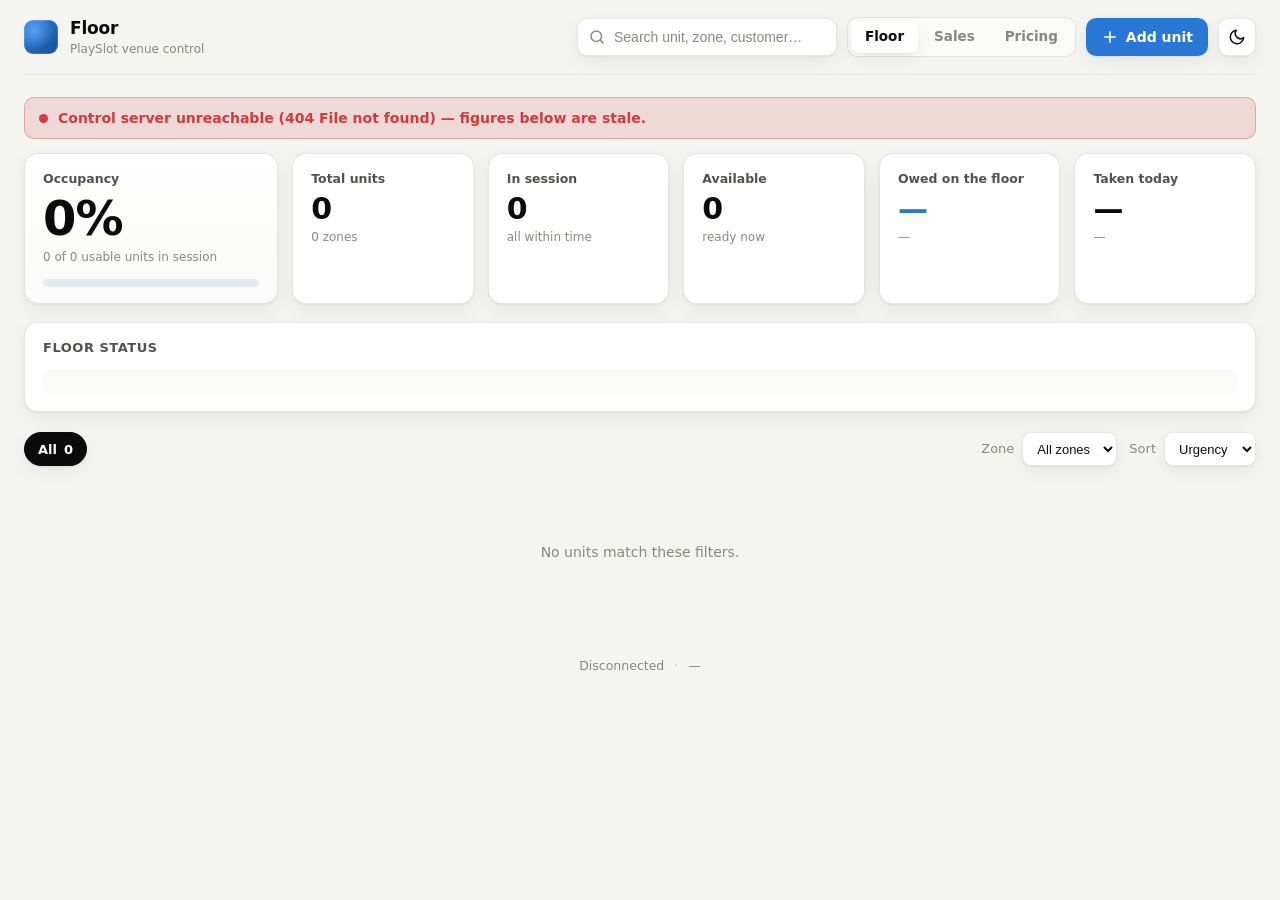
==== cafe-control/dashboard/index.html @ 524026a1 "Add Sales and Pricing views to the dashboard Two sections behind tabs, alongside Floor. The endpoint" ====
<!DOCTYPE html>
<html lang="en">
<head>
  <meta charset="UTF-8" />
  <meta name="viewport" content="width=device-width, initial-scale=1.0" />
  <title>PlaySlot — Floor</title>
  <meta name="description" content="Manager dashboard for the PlaySlot venue control server." />
  <!-- Inline so the browser never requests /favicon.ico, which the static mount would
       answer with a 404 on every page load. -->
  <link rel="icon" href="data:image/svg+xml,%3Csvg xmlns='http://www.w3.org/2000/svg' viewBox='0 0 32 32'%3E%3Crect width='32' height='32' rx='7' fill='%232a78d6'/%3E%3Cpath d='M8 16h4l3 8 4-16 3 8h4' fill='none' stroke='white' stroke-width='2.6' stroke-linecap='round' stroke-linejoin='round'/%3E%3C/svg%3E" />
  <link rel="stylesheet" href="styles.css" />
</head>
<body>
  <!-- Icon sprite. Every status pairs its colour with one of these plus a written
       label, so state never depends on colour alone. -->
  <svg width="0" height="0" style="position:absolute" aria-hidden="true" focusable="false">
    <defs>
      <symbol id="i-available" viewBox="0 0 24 24"><path d="M20 6 9 17l-5-5" fill="none" stroke="currentColor" stroke-width="2.2" stroke-linecap="round" stroke-linejoin="round"/></symbol>
      <symbol id="i-scheduled" viewBox="0 0 24 24"><rect x="3" y="5" width="18" height="16" rx="2" fill="none" stroke="currentColor" stroke-width="1.8"/><path d="M8 3v4M16 3v4M3 11h18" fill="none" stroke="currentColor" stroke-width="1.8" stroke-linecap="round"/></symbol>
      <symbol id="i-active" viewBox="0 0 24 24"><path d="M3 12h4l2 6 4-14 2 8h6" fill="none" stroke="currentColor" stroke-width="2.2" stroke-linecap="round" stroke-linejoin="round"/></symbol>
      <symbol id="i-warning" viewBox="0 0 24 24"><circle cx="12" cy="12" r="9" fill="none" stroke="currentColor" stroke-width="2"/><path d="M12 7v5l3.5 2" fill="none" stroke="currentColor" stroke-width="2" stroke-linecap="round" stroke-linejoin="round"/></symbol>
      <symbol id="i-overtime" viewBox="0 0 24 24"><path d="M12 3 2 20h20L12 3Z" fill="none" stroke="currentColor" stroke-width="1.9" stroke-linejoin="round"/><path d="M12 10v4M12 17h.01" fill="none" stroke="currentColor" stroke-width="2" stroke-linecap="round"/></symbol>
      <symbol id="i-locked" viewBox="0 0 24 24"><rect x="4" y="10" width="16" height="11" rx="2" fill="none" stroke="currentColor" stroke-width="1.9"/><path d="M8 10V7a4 4 0 1 1 8 0v3" fill="none" stroke="currentColor" stroke-width="1.9" stroke-linecap="round"/></symbol>
      <symbol id="i-maintenance" viewBox="0 0 24 24"><path d="M14.7 6.3a4 4 0 0 0-5.4 5.2L4 16.8 7.2 20l5.3-5.3a4 4 0 0 0 5.2-5.4l-2.6 2.6-2.3-.6-.6-2.3 2.5-2.7Z" fill="none" stroke="currentColor" stroke-width="1.8" stroke-linejoin="round"/></symbol>
      <symbol id="i-search" viewBox="0 0 24 24"><circle cx="11" cy="11" r="7" fill="none" stroke="currentColor" stroke-width="2"/><path d="m20 20-3.5-3.5" fill="none" stroke="currentColor" stroke-width="2" stroke-linecap="round"/></symbol>
      <symbol id="i-plus" viewBox="0 0 24 24"><path d="M12 5v14M5 12h14" fill="none" stroke="currentColor" stroke-width="2" stroke-linecap="round"/></symbol>
      <symbol id="i-sun" viewBox="0 0 24 24"><circle cx="12" cy="12" r="4" fill="none" stroke="currentColor" stroke-width="2"/><path d="M12 2v2M12 20v2M4.9 4.9l1.4 1.4M17.7 17.7l1.4 1.4M2 12h2M20 12h2M4.9 19.1l1.4-1.4M17.7 6.3l1.4-1.4" fill="none" stroke="currentColor" stroke-width="2" stroke-linecap="round"/></symbol>
      <symbol id="i-moon" viewBox="0 0 24 24"><path d="M21 12.8A9 9 0 1 1 11.2 3a7 7 0 0 0 9.8 9.8Z" fill="none" stroke="currentColor" stroke-width="2" stroke-linejoin="round"/></symbol>
      <symbol id="i-close" viewBox="0 0 24 24"><path d="M6 6l12 12M18 6 6 18" fill="none" stroke="currentColor" stroke-width="2" stroke-linecap="round"/></symbol>
    </defs>
  </svg>

  <div class="app">
    <header class="topbar">
      <div class="brand">
        <span class="brand__mark" aria-hidden="true"></span>
        <div class="brand__text">
          <h1>Floor</h1>
          <p>PlaySlot venue control</p>
        </div>
      </div>
      <div class="topbar__tools">
        <label class="search" title="Search units">
          <svg class="search__icon" width="18" height="18" aria-hidden="true"><use href="#i-search"/></svg>
          <input id="search" type="search" placeholder="Search unit, zone, customer…" autocomplete="off" aria-label="Search units" />
        </label>
        <nav class="tabs" role="tablist" aria-label="Sections">
          <button class="tab tab--on" data-view="floor" role="tab" aria-selected="true">Floor</button>
          <button class="tab" data-view="sales" role="tab" aria-selected="false">Sales</button>
          <button class="tab" data-view="pricing" role="tab" aria-selected="false">Pricing</button>
        </nav>
        <button id="addBtn" class="btn btn--primary" type="button">
          <svg width="18" height="18" aria-hidden="true"><use href="#i-plus"/></svg>
          <span>Add unit</span>
        </button>
        <button id="themeBtn" class="btn btn--icon" type="button" title="Toggle theme" aria-label="Toggle colour theme">
          <svg class="only-light" width="18" height="18" aria-hidden="true"><use href="#i-moon"/></svg>
          <svg class="only-dark" width="18" height="18" aria-hidden="true"><use href="#i-sun"/></svg>
        </button>
      </div>
    </header>

    <main>
      <!-- Shown only when the control server is unreachable. Everything on screen is
           served state, so a dead link means the numbers are frozen history. -->
      <div id="linkbar" class="linkbar" role="alert">
        <span class="linkbar__dot"></span>
        <span id="linkbarText">Control server unreachable — figures below are stale.</span>
      </div>

      <div id="view-floor" class="view">
      <section class="stats" aria-label="Floor summary">
        <article class="tile tile--hero">
          <span class="tile__label">Occupancy</span>
          <span class="tile__value" id="kpiOccupancy">—</span>
          <span class="tile__sub" id="kpiOccupancySub">— of — usable units in session</span>
          <div class="meter" role="img" aria-label="Occupancy meter">
            <div class="meter__fill" id="kpiOccupancyMeter" style="width:0%"></div>
          </div>
        </article>
        <article class="tile"><span class="tile__label">Total units</span><span class="tile__value" id="kpiTotal">—</span><span class="tile__sub" id="kpiZones">— zones</span></article>
        <article class="tile"><span class="tile__label">In session</span><span class="tile__value" id="kpiInUse">—</span><span class="tile__sub" id="kpiUrgent">—</span></article>
        <article class="tile"><span class="tile__label">Available</span><span class="tile__value" id="kpiAvailable">—</span><span class="tile__sub">ready now</span></article>
        <article class="tile">
          <span class="tile__label">Owed on the floor</span>
          <span class="tile__value tile__value--live" id="kpiLive">—</span>
          <span class="tile__sub" id="kpiLiveSub">— sessions running</span>
        </article>
        <article class="tile"><span class="tile__label">Taken today</span><span class="tile__value" id="kpiClosed">—</span><span class="tile__sub" id="kpiClosedSub">— sessions closed</span></article>
      </section>

      <section class="dist" aria-label="Status distribution">
        <div class="dist__head">
          <h2>Floor status</h2>
          <div class="legend" id="legend"></div>
        </div>
        <div class="dist__bar" id="distBar" role="img" aria-label="Distribution of unit states"></div>
      </section>

      <section class="controls">
        <div class="chips" id="statusChips" role="tablist" aria-label="Filter by state"></div>
        <div class="controls__right">
          <label class="select">
            <span>Zone</span>
            <select id="zoneFilter" aria-label="Filter by zone"><option value="all">All zones</option></select>
          </label>
          <label class="select">
            <span>Sort</span>
            <select id="sortBy" aria-label="Sort units">
              <option value="urgency">Urgency</option>
              <option value="name">Name</option>
              <option value="zone">Zone</option>
              <option value="remaining">Time left</option>
            </select>
          </label>
        </div>
      </section>

      <section id="grid" class="grid" aria-label="Units"></section>
      <p id="emptyState" class="empty" hidden>No units match these filters.</p>
      </div>

      <!-- Sales: the shift report. Closed takings, what is still owed on the floor, and
           every individual sale with the breakdown it was billed from. -->
      <div id="view-sales" class="view" hidden>
        <section class="stats stats--three" aria-label="Takings">
          <article class="tile"><span class="tile__label">Taken today</span><span class="tile__value" id="sClosed">&mdash;</span><span class="tile__sub" id="sClosedSub">&mdash;</span></article>
          <article class="tile"><span class="tile__label">Owed on the floor</span><span class="tile__value tile__value--live" id="sLive">&mdash;</span><span class="tile__sub" id="sLiveSub">&mdash;</span></article>
          <article class="tile tile--hero"><span class="tile__label">Expected total</span><span class="tile__value" id="sTotal">&mdash;</span><span class="tile__sub">taken plus outstanding</span></article>
        </section>

        <section class="panel">
          <div class="panel__head"><h2>By unit type</h2></div>
          <div class="tablewrap"><table class="tbl" id="sByType"></table></div>
        </section>

        <section class="panel">
          <div class="panel__head">
            <h2>By payment method</h2>
            <span class="panel__note">Closed sales only &mdash; the till, not the floor.</span>
          </div>
          <div class="tablewrap"><table class="tbl" id="sByMethod"></table></div>
        </section>

        <section class="panel">
          <div class="panel__head">
            <h2>Today&rsquo;s sales</h2>
            <span class="panel__note">Newest first. Click a row for the breakdown it was billed from.</span>
          </div>
          <div class="tablewrap"><table class="tbl tbl--rows" id="sList"></table></div>
          <p id="sEmpty" class="empty" hidden>Nothing settled yet this shift.</p>
        </section>
      </div>

      <!-- Pricing: one card per unit type. A change inserts a new row and applies to new
           sessions only; running sessions keep the rate they snapshotted. -->
      <div id="view-pricing" class="view" hidden>
        <div class="notice">
          <strong>New sessions only</strong>
          <span>Changing a rate never alters a session already running &mdash; each one bills
          at the rate it captured when it started. Past rates are kept rather than
          overwritten, so every old bill stays explainable.</span>
        </div>
        <section class="grid grid--pricing" id="pricingGrid"></section>
      </div>
    </main>

    <footer class="foot">
      <span id="footStamp">Connecting…</span>
      <span class="foot__sep">·</span>
      <span id="footVenue">—</span>
    </footer>
  </div>

  <div id="modalHost" class="modal" hidden>
    <div class="modal__scrim" data-close></div>
    <div class="modal__panel" role="dialog" aria-modal="true" aria-labelledby="modalTitle">
      <div class="modal__head">
        <h2 id="modalTitle">Title</h2>
        <button class="btn btn--icon" type="button" data-close aria-label="Close">
          <svg width="18" height="18" aria-hidden="true"><use href="#i-close"/></svg>
        </button>
      </div>
      <div class="modal__body" id="modalBody"></div>
    </div>
  </div>

  <div id="toast" class="toast" role="status" aria-live="polite" hidden></div>

  <script src="app.js"></script>
</body>
</html>
---- cafe-control/dashboard/styles.css ----
/* ============================================================
   Unit Management Dashboard — prototype styles
   Palette derived from the validated dataviz reference tokens.
   ============================================================ */

:root {
  color-scheme: light;

  /* surfaces & ink */
  --plane:        #f4f4f1;
  --surface:      #ffffff;
  --surface-2:    #fafaf8;
  --ink:          #0b0b0b;
  --ink-2:        #52514e;
  --muted:        #898781;
  --hairline:     rgba(11, 11, 11, 0.10);
  --hairline-2:   rgba(11, 11, 11, 0.06);
  --ring:         rgba(42, 120, 214, 0.35);

  /* status (fixed, never themed) */
  --available:    #0ca30c;
  --in-use:       #2a78d6;
  --maintenance:  #fab219;
  --offline:      #d03b3b;

  /* tints for soft fills */
  --available-t:   rgba(12, 163, 12, 0.12);
  --in-use-t:      rgba(42, 120, 214, 0.12);
  --maintenance-t: rgba(250, 178, 25, 0.16);
  --offline-t:     rgba(208, 59, 59, 0.12);

  --accent:       #2a78d6;
  --good-text:    #006300;

  --shadow:       0 1px 2px rgba(11,11,11,.05), 0 6px 20px rgba(11,11,11,.06);
  --shadow-lg:    0 10px 40px rgba(11,11,11,.18);
  --radius:       14px;
  --radius-sm:    10px;

  --font: system-ui, -apple-system, "Segoe UI", Roboto, sans-serif;
}

:root[data-theme="dark"] {
  color-scheme: dark;
  --plane:        #0d0d0d;
  --surface:      #191918;
  --surface-2:    #1f1f1d;
  --ink:          #ffffff;
  --ink-2:        #c3c2b7;
  --muted:        #8f8d86;
  --hairline:     rgba(255, 255, 255, 0.12);
  --hairline-2:   rgba(255, 255, 255, 0.06);
  --ring:         rgba(57, 135, 229, 0.5);

  --available:    #12b512;
  --in-use:       #3987e5;
  --maintenance:  #fab219;
  --offline:      #e05252;

  --available-t:   rgba(18, 181, 18, 0.16);
  --in-use-t:      rgba(57, 135, 229, 0.18);
  --maintenance-t: rgba(250, 178, 25, 0.16);
  --offline-t:     rgba(224, 82, 82, 0.16);

  --accent:       #3987e5;
  --good-text:    #0ca30c;
  --shadow:       0 1px 2px rgba(0,0,0,.4), 0 8px 24px rgba(0,0,0,.4);
  --shadow-lg:    0 12px 48px rgba(0,0,0,.6);
}

@media (prefers-color-scheme: dark) {
  :root:not([data-theme="light"]) {
    color-scheme: dark;
    --plane:#0d0d0d; --surface:#191918; --surface-2:#1f1f1d;
    --ink:#fff; --ink-2:#c3c2b7; --muted:#8f8d86;
    --hairline:rgba(255,255,255,0.12); --hairline-2:rgba(255,255,255,0.06); --ring:rgba(57,135,229,0.5);
    --available:#12b512; --in-use:#3987e5; --maintenance:#fab219; --offline:#e05252;
    --available-t:rgba(18,181,18,0.16); --in-use-t:rgba(57,135,229,0.18);
    --maintenance-t:rgba(250,178,25,0.16); --offline-t:rgba(224,82,82,0.16);
    --accent:#3987e5; --good-text:#0ca30c;
    --shadow:0 1px 2px rgba(0,0,0,.4),0 8px 24px rgba(0,0,0,.4); --shadow-lg:0 12px 48px rgba(0,0,0,.6);
  }
}

* { box-sizing: border-box; }
html, body { margin: 0; padding: 0; }
body {
  font-family: var(--font);
  background: var(--plane);
  color: var(--ink);
  -webkit-font-smoothing: antialiased;
  line-height: 1.45;
}
h1, h2, h3, p { margin: 0; }
button { font-family: inherit; }

.app { max-width: 1360px; margin: 0 auto; padding: 0 24px 48px; }

/* ---------- Topbar ---------- */
.topbar {
  position: sticky; top: 0; z-index: 20;
  display: flex; align-items: center; gap: 20px;
  padding: 16px 0;
  background: color-mix(in srgb, var(--plane) 88%, transparent);
  backdrop-filter: saturate(1.4) blur(8px);
  border-bottom: 1px solid var(--hairline-2);
  margin-bottom: 22px;
}
.brand { display: flex; align-items: center; gap: 12px; }
.brand__mark {
  width: 34px; height: 34px; border-radius: 9px; flex: none;
  background:
    radial-gradient(circle at 30% 30%, #57a0f2, transparent 60%),
    linear-gradient(135deg, var(--in-use), #1b4f95);
  box-shadow: inset 0 0 0 1px rgba(255,255,255,.15);
}
.brand__text h1 { font-size: 17px; font-weight: 650; letter-spacing: -.01em; }
.brand__text p { font-size: 12px; color: var(--muted); }

.topbar__tools { margin-left: auto; display: flex; align-items: center; gap: 10px; }
.search {
  display: flex; align-items: center; gap: 8px;
  background: var(--surface); border: 1px solid var(--hairline);
  border-radius: 10px; padding: 0 10px; height: 38px; min-width: 260px;
  box-shadow: var(--shadow);
}
.search:focus-within { border-color: var(--accent); box-shadow: 0 0 0 3px var(--ring); }
.search__icon { color: var(--muted); flex: none; }
.search input {
  border: 0; outline: 0; background: transparent; color: var(--ink);
  font-size: 14px; width: 100%; padding: 0;
}
.search input::placeholder { color: var(--muted); }

.btn {
  display: inline-flex; align-items: center; gap: 7px;
  height: 38px; padding: 0 14px; border-radius: 10px;
  border: 1px solid var(--hairline); background: var(--surface); color: var(--ink);
  font-size: 14px; font-weight: 550; cursor: pointer; white-space: nowrap;
  box-shadow: var(--shadow); transition: transform .06s ease, border-color .15s ease, background .15s ease;
}
.btn:hover { border-color: var(--accent); }
.btn:active { transform: translateY(1px); }
.btn:focus-visible { outline: none; box-shadow: 0 0 0 3px var(--ring); }
.btn--primary { background: var(--accent); color: #fff; border-color: transparent; }
.btn--primary:hover { filter: brightness(1.05); }
.btn--icon { padding: 0; width: 38px; justify-content: center; }
.btn--ghost { background: transparent; box-shadow: none; }
.btn--danger { color: var(--offline); border-color: color-mix(in srgb, var(--offline) 40%, var(--hairline)); }
.btn--danger:hover { background: var(--offline-t); border-color: var(--offline); }
.btn--sm { height: 32px; padding: 0 11px; font-size: 13px; }
.btn[disabled] { opacity: .5; cursor: not-allowed; }
.btn svg { flex: none; }

.only-dark { display: none; }
:root[data-theme="dark"] .only-dark { display: inline; }
:root[data-theme="dark"] .only-light { display: none; }
@media (prefers-color-scheme: dark) {
  :root:not([data-theme="light"]) .only-dark { display: inline; }
  :root:not([data-theme="light"]) .only-light { display: none; }
}

/* ---------- Stat tiles ---------- */
.stats {
  display: grid; gap: 14px; margin-bottom: 18px;
  grid-template-columns: 1.4fr repeat(5, 1fr);
}
.tile {
  background: var(--surface); border: 1px solid var(--hairline);
  border-radius: var(--radius); padding: 16px 18px; box-shadow: var(--shadow);
  display: flex; flex-direction: column; gap: 4px; min-width: 0;
}
.tile__label { font-size: 12.5px; color: var(--ink-2); font-weight: 550; display: flex; align-items: center; gap: 7px; }
.tile__value { font-size: 30px; font-weight: 680; letter-spacing: -.02em; line-height: 1.1; }
.tile__sub { font-size: 12px; color: var(--muted); }
.tile--hero { background: linear-gradient(180deg, var(--surface), var(--surface-2)); }
.tile--hero .tile__value { font-size: 48px; }
.meter { height: 8px; border-radius: 999px; background: var(--in-use-t); overflow: hidden; margin-top: 8px; }
.meter__fill { height: 100%; background: var(--in-use); border-radius: 999px; transition: width .5s cubic-bezier(.2,.7,.2,1); }

.dot { width: 9px; height: 9px; border-radius: 50%; display: inline-block; flex: none; }
.dot--available { background: var(--available); }
.dot--in-use { background: var(--in-use); }
.dot--maintenance { background: var(--maintenance); }
.dot--offline { background: var(--offline); }

/* ---------- Distribution ---------- */
.dist {
  background: var(--surface); border: 1px solid var(--hairline);
  border-radius: var(--radius); padding: 16px 18px; box-shadow: var(--shadow); margin-bottom: 20px;
}
.dist__head { display: flex; align-items: center; justify-content: space-between; gap: 16px; margin-bottom: 12px; flex-wrap: wrap; }
.dist__head h2 { font-size: 13px; font-weight: 600; color: var(--ink-2); text-transform: uppercase; letter-spacing: .04em; }
.legend { display: flex; gap: 16px; flex-wrap: wrap; }
.legend__item { display: flex; align-items: center; gap: 7px; font-size: 12.5px; color: var(--ink-2); }
.legend__item b { font-weight: 650; color: var(--ink); font-variant-numeric: tabular-nums; }
.dist__bar { display: flex; height: 26px; border-radius: 8px; overflow: hidden; background: var(--surface-2); gap: 2px; }
.dist__seg { height: 100%; min-width: 2px; transition: flex-basis .5s ease; }
.dist__seg--available { background: var(--available); }
.dist__seg--in-use { background: var(--in-use); }
.dist__seg--maintenance { background: var(--maintenance); }
.dist__seg--offline { background: var(--offline); }

/* ---------- Controls ---------- */
.controls { display: flex; align-items: center; justify-content: space-between; gap: 16px; margin-bottom: 16px; flex-wrap: wrap; }
.chips { display: flex; gap: 8px; flex-wrap: wrap; }
.chip {
  display: inline-flex; align-items: center; gap: 7px;
  height: 34px; padding: 0 13px; border-radius: 999px;
  border: 1px solid var(--hairline); background: var(--surface); color: var(--ink-2);
  font-size: 13px; font-weight: 550; cursor: pointer; box-shadow: var(--shadow);
}
.chip:hover { border-color: var(--accent); color: var(--ink); }
.chip[aria-selected="true"] { background: var(--ink); color: var(--surface); border-color: var(--ink); }
.chip__count { font-variant-numeric: tabular-nums; opacity: .8; }
.controls__right { display: flex; gap: 12px; }
.select { display: flex; align-items: center; gap: 8px; font-size: 13px; color: var(--muted); }
.select select {
  height: 34px; border-radius: 9px; border: 1px solid var(--hairline);
  background: var(--surface); color: var(--ink); padding: 0 10px; font-size: 13px; cursor: pointer;
  box-shadow: var(--shadow);
}
.select select:focus-visible { outline: none; box-shadow: 0 0 0 3px var(--ring); }

/* ---------- Grid & cards ---------- */
.grid { display: grid; gap: 16px; grid-template-columns: repeat(auto-fill, minmax(300px, 1fr)); }
.card {
  position: relative; background: var(--surface); border: 1px solid var(--hairline);
  border-radius: var(--radius); box-shadow: var(--shadow); padding: 16px;
  display: flex; flex-direction: column; gap: 12px; cursor: pointer;
  transition: transform .08s ease, box-shadow .18s ease, border-color .18s ease;
}
.card:hover { transform: translateY(-2px); box-shadow: var(--shadow-lg); border-color: var(--hairline); }
.card:focus-visible { outline: none; box-shadow: 0 0 0 3px var(--ring); }
.card::before {
  content: ""; position: absolute; left: 0; top: 14px; bottom: 14px; width: 3px; border-radius: 3px;
}
.card--available::before { background: var(--available); }
.card--in-use::before { background: var(--in-use); }
.card--maintenance::before { background: var(--maintenance); }
.card--offline::before { background: var(--offline); }

.card__top { display: flex; align-items: flex-start; justify-content: space-between; gap: 10px; }
.card__id { font-size: 12px; color: var(--muted); font-weight: 600; letter-spacing: .02em; }
.card__name { font-size: 16px; font-weight: 640; letter-spacing: -.01em; }
.card__zone { display: inline-flex; align-items: center; gap: 5px; font-size: 12px; color: var(--muted); margin-top: 2px; }
.card__zone svg { width: 13px; height: 13px; }

.badge {
  display: inline-flex; align-items: center; gap: 6px; flex: none;
  padding: 4px 9px; border-radius: 999px; font-size: 12px; font-weight: 600; white-space: nowrap;
}
.badge svg { width: 13px; height: 13px; }
.badge--available { background: var(--available-t); color: var(--good-text); }
.badge--in-use { background: var(--in-use-t); color: var(--in-use); }
.badge--maintenance { background: var(--maintenance-t); color: #8a6100; }
.badge--offline { background: var(--offline-t); color: var(--offline); }
:root[data-theme="dark"] .badge--maintenance { color: var(--maintenance); }
:root[data-theme="dark"] .badge--available { color: var(--available); }
@media (prefers-color-scheme: dark) {
  :root:not([data-theme="light"]) .badge--maintenance { color: var(--maintenance); }
  :root:not([data-theme="light"]) .badge--available { color: var(--available); }
}

.session {
  background: var(--surface-2); border: 1px solid var(--hairline-2);
  border-radius: var(--radius-sm); padding: 10px 12px; display: flex; flex-direction: column; gap: 6px;
}
.session__row { display: flex; align-items: center; gap: 8px; font-size: 13px; }
.session__row svg { width: 15px; height: 15px; color: var(--muted); flex: none; }
.session__cust { font-weight: 600; }
.session__timer { font-variant-numeric: tabular-nums; font-weight: 650; letter-spacing: .01em; }
.session__cost { margin-left: auto; font-weight: 650; color: var(--ink); font-variant-numeric: tabular-nums; }
.session--empty { color: var(--muted); font-size: 13px; text-align: center; padding: 12px; border-style: dashed; }

.specs { display: flex; flex-wrap: wrap; gap: 6px; }
.spec {
  display: inline-flex; align-items: center; gap: 4px;
  font-size: 11.5px; color: var(--ink-2); background: var(--surface-2);
  border: 1px solid var(--hairline-2); border-radius: 7px; padding: 3px 8px; white-space: nowrap;
}
.spec svg { width: 13px; height: 13px; flex: none; color: var(--muted); }
.card__actions { display: flex; gap: 8px; margin-top: auto; }
.card__actions .btn { flex: 1; justify-content: center; }

/* ---------- Empty / footer ---------- */
.empty { text-align: center; color: var(--muted); padding: 60px 0; font-size: 14px; }
.foot { display: flex; align-items: center; gap: 10px; justify-content: center; color: var(--muted); font-size: 12.5px; margin-top: 34px; }
.foot__sep { opacity: .5; }
.linklike { background: none; border: 0; color: var(--accent); cursor: pointer; font-size: 12.5px; padding: 0; }
.linklike:hover { text-decoration: underline; }

/* ---------- Modal ---------- */
.modal { position: fixed; inset: 0; z-index: 50; display: flex; align-items: center; justify-content: center; padding: 20px; }
.modal[hidden] { display: none; }
.modal__scrim { position: absolute; inset: 0; background: rgba(8,8,10,.5); backdrop-filter: blur(2px); }
.modal__panel {
  position: relative; width: 100%; max-width: 520px; max-height: 90vh; overflow: auto;
  background: var(--surface); border: 1px solid var(--hairline); border-radius: 18px;
  box-shadow: var(--shadow-lg); animation: pop .16s ease;
}
@keyframes pop { from { transform: translateY(8px) scale(.98); opacity: 0; } to { transform: none; opacity: 1; } }
.modal__head { display: flex; align-items: center; justify-content: space-between; gap: 12px; padding: 18px 20px; border-bottom: 1px solid var(--hairline-2); position: sticky; top: 0; background: var(--surface); }
.modal__head h2 { font-size: 17px; font-weight: 640; }
.modal__body { padding: 20px; }

.field { display: flex; flex-direction: column; gap: 6px; margin-bottom: 14px; }
.field label { font-size: 12.5px; font-weight: 600; color: var(--ink-2); }
.field input, .field select, .field textarea {
  height: 40px; border: 1px solid var(--hairline); border-radius: 10px; background: var(--surface-2);
  color: var(--ink); padding: 0 12px; font-size: 14px; font-family: inherit; width: 100%;
}
.field textarea { height: auto; min-height: 68px; padding: 10px 12px; resize: vertical; }
.field input:focus, .field select:focus, .field textarea:focus { outline: none; border-color: var(--accent); box-shadow: 0 0 0 3px var(--ring); }
.field__row { display: grid; grid-template-columns: 1fr 1fr; gap: 12px; }
.hint { font-size: 11.5px; color: var(--muted); }
.modal__actions { display: flex; gap: 10px; justify-content: flex-end; margin-top: 8px; }

/* Detail modal bits */
.detail__head { display: flex; align-items: center; justify-content: space-between; gap: 12px; margin-bottom: 16px; }
.detail__grid { display: grid; grid-template-columns: 1fr 1fr; gap: 12px; margin-bottom: 16px; }
.detail__cell { background: var(--surface-2); border: 1px solid var(--hairline-2); border-radius: var(--radius-sm); padding: 10px 12px; }
.detail__cell span { display: block; font-size: 11.5px; color: var(--muted); margin-bottom: 2px; }
.detail__cell b { font-weight: 600; font-size: 14px; }
.detail__section-title { font-size: 12px; text-transform: uppercase; letter-spacing: .04em; color: var(--muted); font-weight: 650; margin: 18px 0 8px; }
.history { display: flex; flex-direction: column; gap: 8px; }
.history__item { display: flex; align-items: center; gap: 10px; font-size: 13px; padding: 9px 11px; background: var(--surface-2); border-radius: var(--radius-sm); border: 1px solid var(--hairline-2); }
.history__item .amt { margin-left: auto; font-weight: 650; font-variant-numeric: tabular-nums; }
.history__empty { color: var(--muted); font-size: 13px; padding: 6px 0; }

/* ---------- Toast ---------- */
.toast {
  position: fixed; left: 50%; bottom: 24px; transform: translateX(-50%);
  background: var(--ink); color: var(--surface); padding: 11px 18px; border-radius: 11px;
  font-size: 13.5px; font-weight: 550; box-shadow: var(--shadow-lg); z-index: 60;
  animation: toastin .2s ease;
}
.toast[hidden] { display: none; }
@keyframes toastin { from { transform: translate(-50%, 8px); opacity: 0; } to { transform: translate(-50%, 0); opacity: 1; } }

/* ---------- Responsive ---------- */
@media (max-width: 1080px) {
  .stats { grid-template-columns: repeat(3, 1fr); }
  .tile--hero { grid-column: span 3; }
}
@media (max-width: 720px) {
  .app { padding: 0 14px 40px; }
  .topbar { flex-wrap: wrap; }
  .search { min-width: 0; flex: 1; }
  .topbar__tools { width: 100%; }
  .btn span { display: none; }
  .btn--primary span { display: inline; }
  .stats { grid-template-columns: repeat(2, 1fr); }
  .tile--hero { grid-column: span 2; }
  .controls { flex-direction: column; align-items: stretch; }
  .controls__right { justify-content: space-between; }
  .field__row, .detail__grid { grid-template-columns: 1fr; }
}
@media (prefers-reduced-motion: reduce) { * { animation: none !important; transition: none !important; } }

/* ============================================================================
   Control-server states
   ----------------------------------------------------------------------------
   The prototype had four statuses. The session engine has seven, and three of
   them are the escalation ramp a manager reads at a glance:

       active (blue) -> warning (amber) -> overtime (orange) -> locked (red)

   Colour alone never carries the meaning: every card pairs its colour with an
   icon and a written label, so the ramp still reads for a colourblind manager
   and in the washed-out light of a counter.
   ========================================================================== */
:root {
  --st-available:   #0ca30c;
  --st-scheduled:   #7c5cd6;
  --st-active:      #2a78d6;
  --st-warning:     #d98a04;
  --st-overtime:    #e0620d;
  --st-locked:      #d03b3b;
  --st-maintenance: #64748b;

  --st-available-t:   rgba(12, 163, 12, 0.12);
  --st-scheduled-t:   rgba(124, 92, 214, 0.14);
  --st-active-t:      rgba(42, 120, 214, 0.12);
  --st-warning-t:     rgba(217, 138, 4, 0.16);
  --st-overtime-t:    rgba(224, 98, 13, 0.16);
  --st-locked-t:      rgba(208, 59, 59, 0.14);
  --st-maintenance-t: rgba(100, 116, 139, 0.14);
}

/* The dark values are declared twice on purpose, matching the pattern the rest of this
   file already uses. A viewer's theme has three states, not two: an explicit choice
   stamps data-theme, but the default "system" setting stamps nothing at all. Declaring
   these only under [data-theme="dark"] would leave a system-dark manager reading the
   light-mode status ramp against a dark ground. */
@media (prefers-color-scheme: dark) {
  :root:not([data-theme="light"]) {
    --st-available:   #12b512;
    --st-scheduled:   #9b83e8;
    --st-active:      #3987e5;
    --st-warning:     #f0a723;
    --st-overtime:    #f57c25;
    --st-locked:      #e05252;
    --st-maintenance: #94a3b8;
  }
}

[data-theme="dark"] {
  --st-available:   #12b512;
  --st-scheduled:   #9b83e8;
  --st-active:      #3987e5;
  --st-warning:     #f0a723;
  --st-overtime:    #f57c25;
  --st-locked:      #e05252;
  --st-maintenance: #94a3b8;
}

.u-available   { --st: var(--st-available);   --st-t: var(--st-available-t); }
.u-scheduled   { --st: var(--st-scheduled);   --st-t: var(--st-scheduled-t); }
.u-active      { --st: var(--st-active);      --st-t: var(--st-active-t); }
.u-warning     { --st: var(--st-warning);     --st-t: var(--st-warning-t); }
.u-overtime    { --st: var(--st-overtime);    --st-t: var(--st-overtime-t); }
.u-locked      { --st: var(--st-locked);      --st-t: var(--st-locked-t); }
.u-maintenance { --st: var(--st-maintenance); --st-t: var(--st-maintenance-t); }

.card { border-left: 3px solid var(--st, var(--hairline)); }

.badge {
  display: inline-flex; align-items: center; gap: 6px;
  padding: 3px 9px; border-radius: 999px;
  font-size: 12px; font-weight: 650; letter-spacing: .01em;
  color: var(--st); background: var(--st-t);
  border: 1px solid color-mix(in srgb, var(--st) 30%, transparent);
}

/* Overtime and locked are the two a manager must not miss from across a room. */
.card--urgent { box-shadow: 0 0 0 1px var(--st), 0 6px 18px -8px var(--st); }

@keyframes pulse-soft { 0%,100% { opacity: 1 } 50% { opacity: .55 } }
.card--urgent .badge { animation: pulse-soft 1.8s ease-in-out infinite; }

@media (prefers-reduced-motion: reduce) {
  .card--urgent .badge { animation: none; }
}

.countdown {
  font-variant-numeric: tabular-nums;
  font-size: 22px; font-weight: 700; color: var(--st);
  letter-spacing: -0.01em;
}
.countdown--over { color: var(--st-overtime); }

.card__meta { display: flex; justify-content: space-between; align-items: baseline; gap: 12px; }
.card__total { font-variant-numeric: tabular-nums; font-weight: 700; font-size: 18px; }
.card__actions { display: flex; gap: 6px; flex-wrap: wrap; margin-top: 10px; }
.card__actions .btn { flex: 1 1 auto; justify-content: center; font-size: 13px; padding: 6px 10px; }

/* Link health. The dashboard is a view over the server; if the server is gone the
   numbers on screen are frozen history and the manager has to know that. */
.linkbar {
  display: none; align-items: center; gap: 10px;
  padding: 10px 14px; margin-bottom: 14px; border-radius: 10px;
  background: var(--st-locked-t); color: var(--st-locked);
  border: 1px solid color-mix(in srgb, var(--st-locked) 34%, transparent);
  font-weight: 600; font-size: 14px;
}
.linkbar[data-down="1"] { display: flex; }
.linkbar__dot { width: 9px; height: 9px; border-radius: 999px; background: currentColor; }

.agentdot { width: 8px; height: 8px; border-radius: 999px; display: inline-block; }
.agentdot--on  { background: var(--st-available); }
.agentdot--off { background: var(--st-maintenance); }

.tile__value--live { color: var(--st-active); }

/* Card internals and modal fields used by the rewired dashboard. */
.card__head { display: flex; justify-content: space-between; align-items: flex-start; gap: 10px; margin-bottom: 10px; }
.card__title { font-size: 16px; font-weight: 700; margin: 0; }
.card__sub { font-size: 12.5px; color: var(--muted); }

.field { display: block; margin-bottom: 12px; }
.field > span { display: block; font-size: 12.5px; color: var(--muted); margin-bottom: 5px; font-weight: 600; }
.field input, .field select {
  width: 100%; padding: 9px 11px; border-radius: 9px;
  border: 1px solid var(--hairline); background: var(--surface-2); color: var(--ink);
  font: inherit;
}
.field input:focus, .field select:focus { outline: 2px solid var(--st-active); outline-offset: 1px; }

.modal__lead { margin: 0 0 14px; color: var(--muted); font-size: 14px; }
.modal__actions { display: flex; gap: 8px; justify-content: flex-end; margin-top: 18px; }

.chip--on { border-color: var(--st, var(--ink)); color: var(--st, var(--ink)); background: var(--st-t, transparent); }
.toast--error { background: var(--st-locked); color: #fff; }

/* ---------------------------------------------------------------------------
   Sections: Floor / Sales / Pricing
   ------------------------------------------------------------------------- */
.tabs { display: inline-flex; gap: 2px; padding: 3px; border-radius: 10px; background: var(--surface-2); border: 1px solid var(--hairline); }
.tab { appearance: none; border: 0; background: transparent; color: var(--muted); font: inherit; font-size: 13.5px; font-weight: 650; cursor: pointer; padding: 6px 14px; border-radius: 8px; }
.tab:hover { color: var(--ink); }
.tab--on { background: var(--surface); color: var(--ink); box-shadow: var(--shadow); }
.tab:focus-visible { outline: 2px solid var(--st-active); outline-offset: 1px; }

.stats--three { grid-template-columns: repeat(auto-fit, minmax(200px, 1fr)); }

.panel { background: var(--surface); border: 1px solid var(--hairline); border-radius: 14px; padding: 16px 18px; margin-bottom: 16px; box-shadow: var(--shadow); }
.panel__head { display: flex; justify-content: space-between; align-items: baseline; gap: 14px; flex-wrap: wrap; margin-bottom: 12px; }
.panel__head h2 { font-size: 14px; font-weight: 700; margin: 0; letter-spacing: .02em; }
.panel__note { font-size: 12.5px; color: var(--muted); }

/* Wide tables scroll inside their own container, never the page body. */
.tablewrap { overflow-x: auto; }
.tbl { width: 100%; border-collapse: collapse; font-size: 13.5px; }
.tbl th { text-align: left; font-size: 11.5px; text-transform: uppercase; letter-spacing: .07em; color: var(--muted); font-weight: 700; padding: 6px 10px 8px; border-bottom: 1px solid var(--hairline); white-space: nowrap; }
.tbl td { padding: 9px 10px; border-bottom: 1px solid var(--hairline-2); }
.tbl tr:last-child td { border-bottom: 0; }
.tbl .num { text-align: right; font-variant-numeric: tabular-nums; white-space: nowrap; }
.tbl .strong { font-weight: 700; }
.tbl--rows tbody tr.sale { cursor: pointer; }
.tbl--rows tbody tr.sale:hover { background: var(--surface-2); }
.tbl__lines td { background: var(--surface-2); font-size: 12.5px; color: var(--ink-2); }
.tbl__lines ul { margin: 0; padding: 0; list-style: none; display: grid; gap: 4px; }
.tbl__lines li { display: flex; justify-content: space-between; gap: 24px; font-variant-numeric: tabular-nums; }

.pill { display: inline-block; padding: 2px 8px; border-radius: 999px; font-size: 11.5px; font-weight: 650; background: var(--surface-2); border: 1px solid var(--hairline); }
.pill--live { color: var(--st-available); background: var(--st-available-t); border-color: color-mix(in srgb, var(--st-available) 32%, transparent); }
.pill--soon { color: var(--st-scheduled); background: var(--st-scheduled-t); border-color: color-mix(in srgb, var(--st-scheduled) 32%, transparent); }

.notice { display: flex; align-items: baseline; gap: 12px; flex-wrap: wrap; padding: 11px 15px; margin-bottom: 16px; border-radius: 10px; background: var(--st-scheduled-t); color: var(--ink-2); border: 1px solid color-mix(in srgb, var(--st-scheduled) 30%, transparent); font-size: 13.5px; line-height: 1.5; }
.notice strong { color: var(--st-scheduled); text-transform: uppercase; letter-spacing: .08em; font-size: 11.5px; font-weight: 750; }

.grid--pricing { grid-template-columns: repeat(auto-fit, minmax(320px, 1fr)); }
.price__now { display: flex; align-items: baseline; gap: 8px; margin: 6px 0 12px; }
.price__rate { font-size: 30px; font-weight: 750; letter-spacing: -0.02em; font-variant-numeric: tabular-nums; }
.price__per { color: var(--muted); font-size: 13px; }
.price__row { display: flex; justify-content: space-between; gap: 12px; font-size: 13px; padding: 3px 0; }
.price__row span { color: var(--muted); }
.price__row b { font-variant-numeric: tabular-nums; font-weight: 650; }
.price__hist { margin-top: 12px; border-top: 1px solid var(--hairline-2); padding-top: 10px; }
.price__hist summary { cursor: pointer; font-size: 12.5px; color: var(--muted); }
.price__hist summary:focus-visible { outline: 2px solid var(--st-active); outline-offset: 2px; }
.price__hist ul { margin: 8px 0 0; padding: 0; list-style: none; display: grid; gap: 5px; font-size: 12.5px; }
.price__hist li { display: flex; justify-content: space-between; gap: 16px; font-variant-numeric: tabular-nums; color: var(--ink-2); }
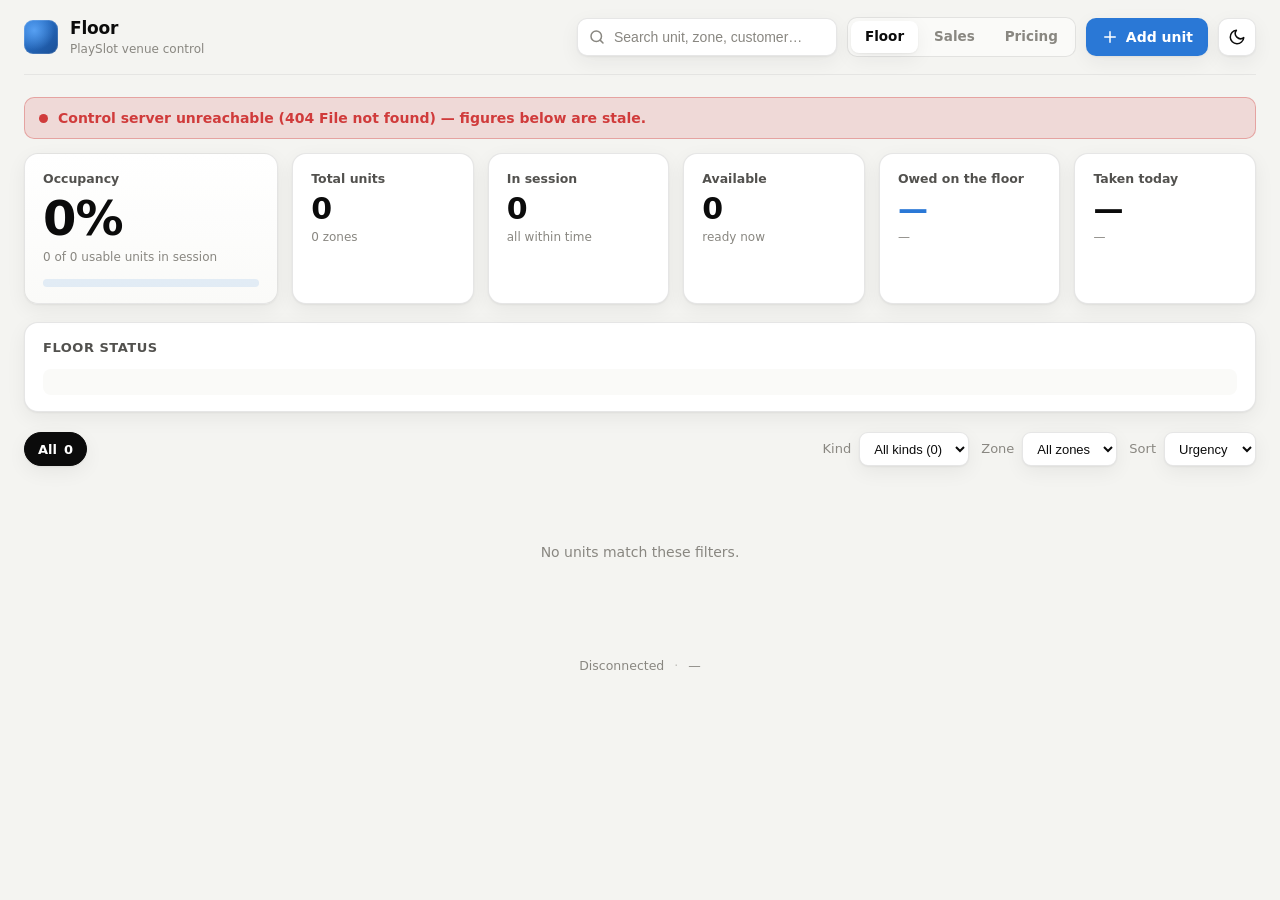
==== commit d0cc0fdd: "Add pool and snooker tables, held by alerts rather than locks A table cannot be locked. Neither can " ====
--- a/cafe-control/dashboard/index.html
+++ b/cafe-control/dashboard/index.html
@@ -101,6 +101,10 @@
         <div class="chips" id="statusChips" role="tablist" aria-label="Filter by state"></div>
         <div class="controls__right">
           <label class="select">
+            <span>Kind</span>
+            <select id="typeFilter" aria-label="Filter by unit type"><option value="all">All kinds</option></select>
+          </label>
+          <label class="select">
             <span>Zone</span>
             <select id="zoneFilter" aria-label="Filter by zone"><option value="all">All zones</option></select>
           </label>
@@ -185,6 +189,10 @@
     </div>
   </div>
 
+  <!-- Alert stack. Separate from the action toast: these are the engine speaking, not
+       an acknowledgement of something the manager just clicked. -->
+  <div id="alerts" class="alerts" aria-live="polite" aria-label="Floor alerts"></div>
+
   <div id="toast" class="toast" role="status" aria-live="polite" hidden></div>
 
   <script src="app.js"></script>
--- a/cafe-control/dashboard/styles.css
+++ b/cafe-control/dashboard/styles.css
@@ -475,6 +475,16 @@
 
 /* Card internals and modal fields used by the rewired dashboard. */
 .card__head { display: flex; justify-content: space-between; align-items: flex-start; gap: 10px; margin-bottom: 10px; }
+.card__badges { display: flex; align-items: center; gap: 6px; flex-wrap: wrap; justify-content: flex-end; }
+
+/* "Manual" is not a state, it is a fact about the unit: a pool table, or a PC with no
+   agent on it yet. Drawn in neutral ink rather than the state colour so it reads as a
+   note and never competes with the badge saying what the unit is doing right now. */
+.badge--manual { color: var(--muted); background: var(--surface-2); border-color: var(--hairline); }
+
+/* And it does not pulse on an urgent card. The pulse means "look at this now"; the
+   enforcement mode has not changed and has nothing to announce. */
+.card--urgent .badge--manual { animation: none; }
 .card__title { font-size: 16px; font-weight: 700; margin: 0; }
 .card__sub { font-size: 12.5px; color: var(--muted); }
 
@@ -488,6 +498,7 @@
 .field input:focus, .field select:focus { outline: 2px solid var(--st-active); outline-offset: 1px; }
 
 .modal__lead { margin: 0 0 14px; color: var(--muted); font-size: 14px; }
+.modal__note { margin: -6px 0 0; color: var(--muted); font-size: 12.5px; line-height: 1.45; }
 .modal__actions { display: flex; gap: 8px; justify-content: flex-end; margin-top: 18px; }
 
 .chip--on { border-color: var(--st, var(--ink)); color: var(--st, var(--ink)); background: var(--st-t, transparent); }
@@ -542,3 +553,40 @@
 .price__hist summary:focus-visible { outline: 2px solid var(--st-active); outline-offset: 2px; }
 .price__hist ul { margin: 8px 0 0; padding: 0; list-style: none; display: grid; gap: 5px; font-size: 12.5px; }
 .price__hist li { display: flex; justify-content: space-between; gap: 16px; font-variant-numeric: tabular-nums; color: var(--ink-2); }
+
+/* ---------------------------------------------------------------------------
+   Alerts pushed from the engine.
+   Distinct from the action toast: that acknowledges something the manager just
+   clicked, these are the floor speaking unprompted. Stacked top-right so they
+   never cover the unit grid's first row.
+   ------------------------------------------------------------------------- */
+/* Bottom-right, not top-right. The topbar carries the section tabs, and a transient
+   toast that covers navigation is worse than the toast is useful — a manager reaching
+   for Sales while an alert is up would hit the alert instead. Down here it clears both
+   the tabs and the KPI row, and stacks upward so the newest is nearest the eye. */
+.alerts {
+  position: fixed; bottom: 18px; right: 18px; z-index: 60;
+  display: flex; flex-direction: column-reverse; gap: 8px;
+  width: min(360px, calc(100vw - 36px));
+  pointer-events: none;
+}
+.alerts > * { pointer-events: auto; }
+.alert {
+  display: flex; align-items: center; gap: 10px;
+  padding: 11px 12px; border-radius: 11px;
+  background: var(--surface); color: var(--ink);
+  border: 1px solid var(--st, var(--hairline)); border-left: 3px solid var(--st, var(--hairline));
+  box-shadow: var(--shadow-lg); font-size: 13.5px; font-weight: 600;
+  animation: alert-in .22s cubic-bezier(.2,.8,.2,1);
+}
+.alert svg { color: var(--st); flex: none; }
+.alert span { flex: 1; min-width: 0; }
+.alert--warn { --st: var(--st-warning); }
+.alert--over { --st: var(--st-overtime); }
+.alert--lock { --st: var(--st-locked); }
+.alert__x { appearance: none; border: 0; background: transparent; color: var(--muted); font-size: 18px; line-height: 1; cursor: pointer; padding: 0 2px; }
+.alert__x:hover { color: var(--ink); }
+.alert__x:focus-visible { outline: 2px solid var(--st); outline-offset: 2px; border-radius: 4px; }
+
+@keyframes alert-in { from { opacity: 0; transform: translateY(10px); } to { opacity: 1; transform: none; } }
+@media (prefers-reduced-motion: reduce) { .alert { animation: none; } }
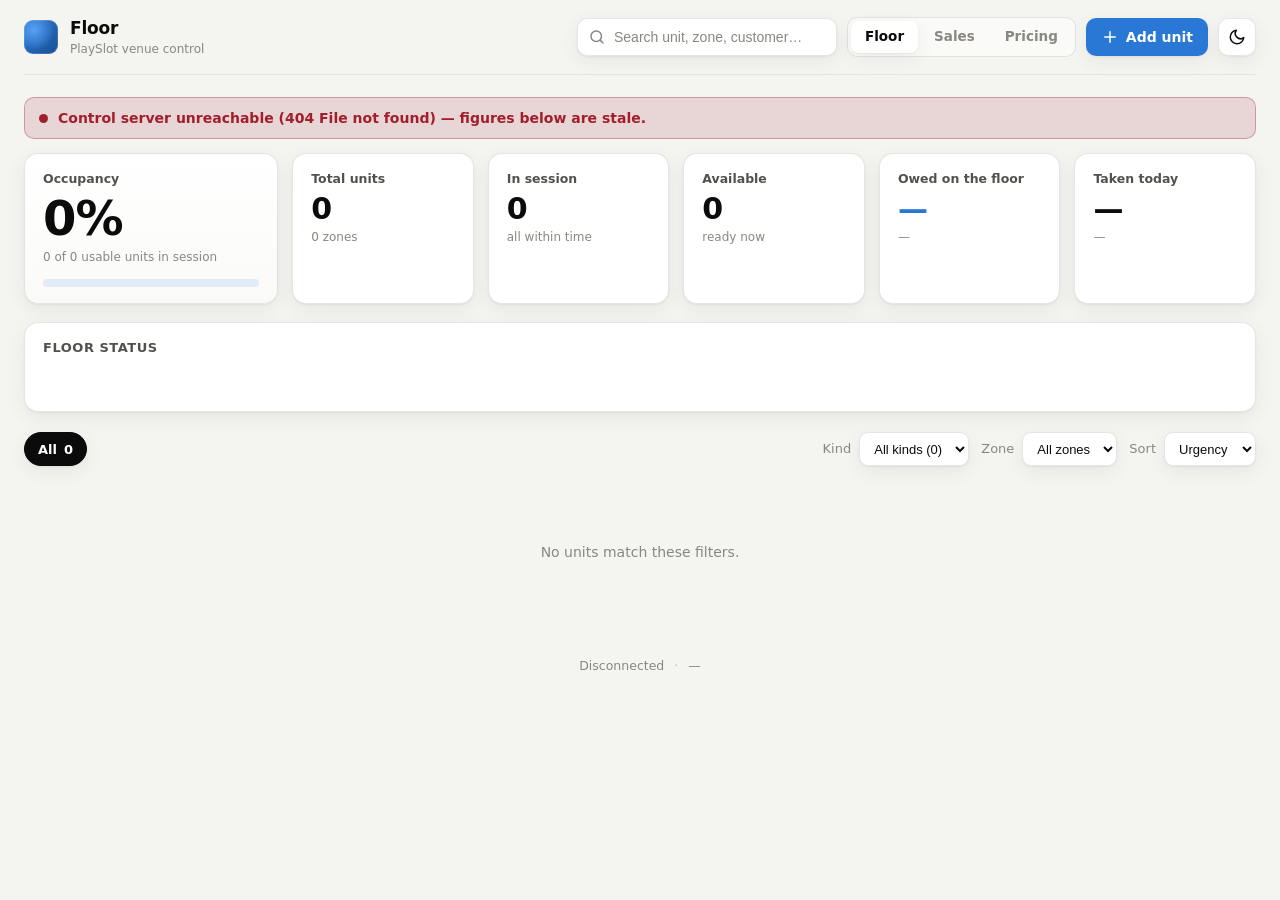
==== commit 5d720626: "Report sales by week and month, not only by shift Three windows across the top of the Sales tab — to" ====
--- a/cafe-control/dashboard/index.html
+++ b/cafe-control/dashboard/index.html
@@ -127,14 +127,19 @@
       <!-- Sales: the shift report. Closed takings, what is still owed on the floor, and
            every individual sale with the breakdown it was billed from. -->
       <div id="view-sales" class="view" hidden>
+        <!-- The three windows side by side, so the shift can be read against the week and
+             the month without switching. Each is also the selector for everything below:
+             picking one re-scopes the tables and the list to it. -->
+        <section class="periods" id="salesPeriods" role="tablist" aria-label="Reporting period"></section>
+
         <section class="stats stats--three" aria-label="Takings">
-          <article class="tile"><span class="tile__label">Taken today</span><span class="tile__value" id="sClosed">&mdash;</span><span class="tile__sub" id="sClosedSub">&mdash;</span></article>
+          <article class="tile"><span class="tile__label" id="sClosedLabel">Taken today</span><span class="tile__value" id="sClosed">&mdash;</span><span class="tile__sub" id="sClosedSub">&mdash;</span></article>
           <article class="tile"><span class="tile__label">Owed on the floor</span><span class="tile__value tile__value--live" id="sLive">&mdash;</span><span class="tile__sub" id="sLiveSub">&mdash;</span></article>
           <article class="tile tile--hero"><span class="tile__label">Expected total</span><span class="tile__value" id="sTotal">&mdash;</span><span class="tile__sub">taken plus outstanding</span></article>
         </section>
 
         <section class="panel">
-          <div class="panel__head"><h2>By unit type</h2></div>
+          <div class="panel__head"><h2>By unit type</h2><span class="panel__note" id="sTypeNote"></span></div>
           <div class="tablewrap"><table class="tbl" id="sByType"></table></div>
         </section>
 
@@ -148,7 +153,7 @@
 
         <section class="panel">
           <div class="panel__head">
-            <h2>Today&rsquo;s sales</h2>
+            <h2 id="sListTitle">Today&rsquo;s sales</h2>
             <span class="panel__note">Newest first. Click a row for the breakdown it was billed from.</span>
           </div>
           <div class="tablewrap"><table class="tbl tbl--rows" id="sList"></table></div>
--- a/cafe-control/dashboard/styles.css
+++ b/cafe-control/dashboard/styles.css
@@ -194,7 +194,10 @@
 .legend { display: flex; gap: 16px; flex-wrap: wrap; }
 .legend__item { display: flex; align-items: center; gap: 7px; font-size: 12.5px; color: var(--ink-2); }
 .legend__item b { font-weight: 650; color: var(--ink); font-variant-numeric: tabular-nums; }
-.dist__bar { display: flex; height: 26px; border-radius: 8px; overflow: hidden; background: var(--surface-2); gap: 2px; }
+/* The 2px gap between bands is the panel's own surface, not a track colour. White
+   doing the separating is what makes neighbouring fills read as separate without a
+   stroke around each one — a border would add ink that isn't data. */
+.dist__bar { display: flex; height: 26px; border-radius: 8px; overflow: hidden; background: var(--surface); gap: 2px; }
 .dist__seg { height: 100%; min-width: 2px; transition: flex-basis .5s ease; }
 .dist__seg--available { background: var(--available); }
 .dist__seg--in-use { background: var(--in-use); }
@@ -361,7 +364,7 @@
 /* ============================================================================
    Control-server states
    ----------------------------------------------------------------------------
-   The prototype had four statuses. The session engine has seven, and three of
+   The prototype had four statuses. The session engine has seven, and four of
    them are the escalation ramp a manager reads at a glance:
 
        active (blue) -> warning (amber) -> overtime (orange) -> locked (red)
@@ -369,22 +372,40 @@
    Colour alone never carries the meaning: every card pairs its colour with an
    icon and a written label, so the ramp still reads for a colourblind manager
    and in the washed-out light of a counter.
+
+   These steps are measured, not picked by eye. Every adjacent pair was checked
+   for separation under simulated protanopia and deuteranopia, and against the
+   surface for contrast. Two earlier values were wrong in ways nobody would spot
+   by looking:
+
+     * scheduled was #7c5cd6, a violet sitting 0.5 ΔE from the active blue under
+       deuteranopia — for a red-green colourblind manager the two states were
+       literally the same colour, and they render side by side. It is magenta now.
+     * warning was #d98a04 at 2.77:1 on white, under the 3:1 floor for a mark.
+       The deeper amber clears it.
+
+   What could not be fixed by choosing better hexes: warning, overtime and locked
+   are three warm hues in a row, and in dark mode the usable lightness band is
+   only 0.48-0.67 wide. No assignment separates all three there. That is why the
+   floor-status bar groups them rather than drawing all seven — see renderDistribution
+   in app.js — and why on cards and chips the icon and the written label, not the
+   colour, are what carry the state.
    ========================================================================== */
 :root {
   --st-available:   #0ca30c;
-  --st-scheduled:   #7c5cd6;
+  --st-scheduled:   #a21caf;
   --st-active:      #2a78d6;
-  --st-warning:     #d98a04;
-  --st-overtime:    #e0620d;
-  --st-locked:      #d03b3b;
+  --st-warning:     #c98500;
+  --st-overtime:    #d95926;
+  --st-locked:      #a11f2c;
   --st-maintenance: #64748b;
 
   --st-available-t:   rgba(12, 163, 12, 0.12);
-  --st-scheduled-t:   rgba(124, 92, 214, 0.14);
+  --st-scheduled-t:   rgba(162, 28, 175, 0.13);
   --st-active-t:      rgba(42, 120, 214, 0.12);
-  --st-warning-t:     rgba(217, 138, 4, 0.16);
-  --st-overtime-t:    rgba(224, 98, 13, 0.16);
-  --st-locked-t:      rgba(208, 59, 59, 0.14);
+  --st-warning-t:     rgba(201, 133, 0, 0.16);
+  --st-overtime-t:    rgba(217, 89, 38, 0.15);
+  --st-locked-t:      rgba(161, 31, 44, 0.14);
   --st-maintenance-t: rgba(100, 116, 139, 0.14);
 }
 
@@ -395,23 +416,23 @@
    light-mode status ramp against a dark ground. */
 @media (prefers-color-scheme: dark) {
   :root:not([data-theme="light"]) {
-    --st-available:   #12b512;
-    --st-scheduled:   #9b83e8;
+    --st-available:   #10a310;
+    --st-scheduled:   #d55181;
     --st-active:      #3987e5;
-    --st-warning:     #f0a723;
-    --st-overtime:    #f57c25;
-    --st-locked:      #e05252;
+    --st-warning:     #d59400;
+    --st-overtime:    #e8703a;
+    --st-locked:      #e33d5c;
     --st-maintenance: #94a3b8;
   }
 }
 
 [data-theme="dark"] {
-  --st-available:   #12b512;
-  --st-scheduled:   #9b83e8;
+  --st-available:   #10a310;
+  --st-scheduled:   #d55181;
   --st-active:      #3987e5;
-  --st-warning:     #f0a723;
-  --st-overtime:    #f57c25;
-  --st-locked:      #e05252;
+  --st-warning:     #d59400;
+  --st-overtime:    #e8703a;
+  --st-locked:      #e33d5c;
   --st-maintenance: #94a3b8;
 }
 
@@ -498,7 +519,46 @@
 .field input:focus, .field select:focus { outline: 2px solid var(--st-active); outline-offset: 1px; }
 
 .modal__lead { margin: 0 0 14px; color: var(--muted); font-size: 14px; }
-.modal__note { margin: -6px 0 0; color: var(--muted); font-size: 12.5px; line-height: 1.45; }
+.modal__note { margin: -6px 0 14px; color: var(--muted); font-size: 12.5px; line-height: 1.45; }
+
+/* ---------- Reporting periods ----------
+   Today / this week / this month, side by side and selectable. They are buttons rather
+   than a segmented control because each carries its own figure: the comparison is the
+   point, and hiding two thirds of it behind a toggle would defeat that. */
+.periods {
+  display: grid; gap: 12px; margin-bottom: 20px;
+  grid-template-columns: repeat(auto-fit, minmax(210px, 1fr));
+}
+.period {
+  appearance: none; text-align: left; font: inherit; cursor: pointer;
+  background: var(--surface); color: var(--ink);
+  border: 1px solid var(--hairline); border-radius: var(--radius);
+  padding: 14px 16px; box-shadow: var(--shadow);
+  display: flex; flex-direction: column; gap: 3px; min-width: 0;
+  transition: border-color .15s ease, box-shadow .15s ease;
+}
+.period:hover { border-color: color-mix(in srgb, var(--st-active) 45%, var(--hairline)); }
+.period:focus-visible { outline: 2px solid var(--st-active); outline-offset: 2px; }
+
+/* The selected one is marked by a full accent border and a rule down its left edge, not
+   by colour alone — the same reason every state badge carries an icon and a label. */
+.period--on {
+  border-color: var(--st-active);
+  box-shadow: inset 3px 0 0 var(--st-active), var(--shadow);
+}
+.period__label { font-size: 12.5px; color: var(--ink-2); font-weight: 600; }
+.period--on .period__label { color: var(--st-active); }
+.period__value { font-size: 24px; font-weight: 680; letter-spacing: -.02em; font-variant-numeric: tabular-nums; }
+.period__sub { font-size: 11.5px; color: var(--muted); }
+
+/* The itemised bill in the close-session modal. */
+.bill { width: 100%; border-collapse: collapse; margin-bottom: 14px; }
+.bill td { padding: 7px 0; border-bottom: 1px solid var(--hairline-2); font-size: 13.5px; }
+.bill .num { text-align: right; font-variant-numeric: tabular-nums; white-space: nowrap; }
+.bill tfoot td { border-bottom: 0; border-top: 1px solid var(--hairline); font-weight: 700; font-size: 15px; padding-top: 10px; }
+
+/* The line a manager is most often asked about, and the one a bare total hides. */
+.bill__over td { color: var(--st-overtime); font-weight: 600; }
 .modal__actions { display: flex; gap: 8px; justify-content: flex-end; margin-top: 18px; }
 
 .chip--on { border-color: var(--st, var(--ink)); color: var(--st, var(--ink)); background: var(--st-t, transparent); }
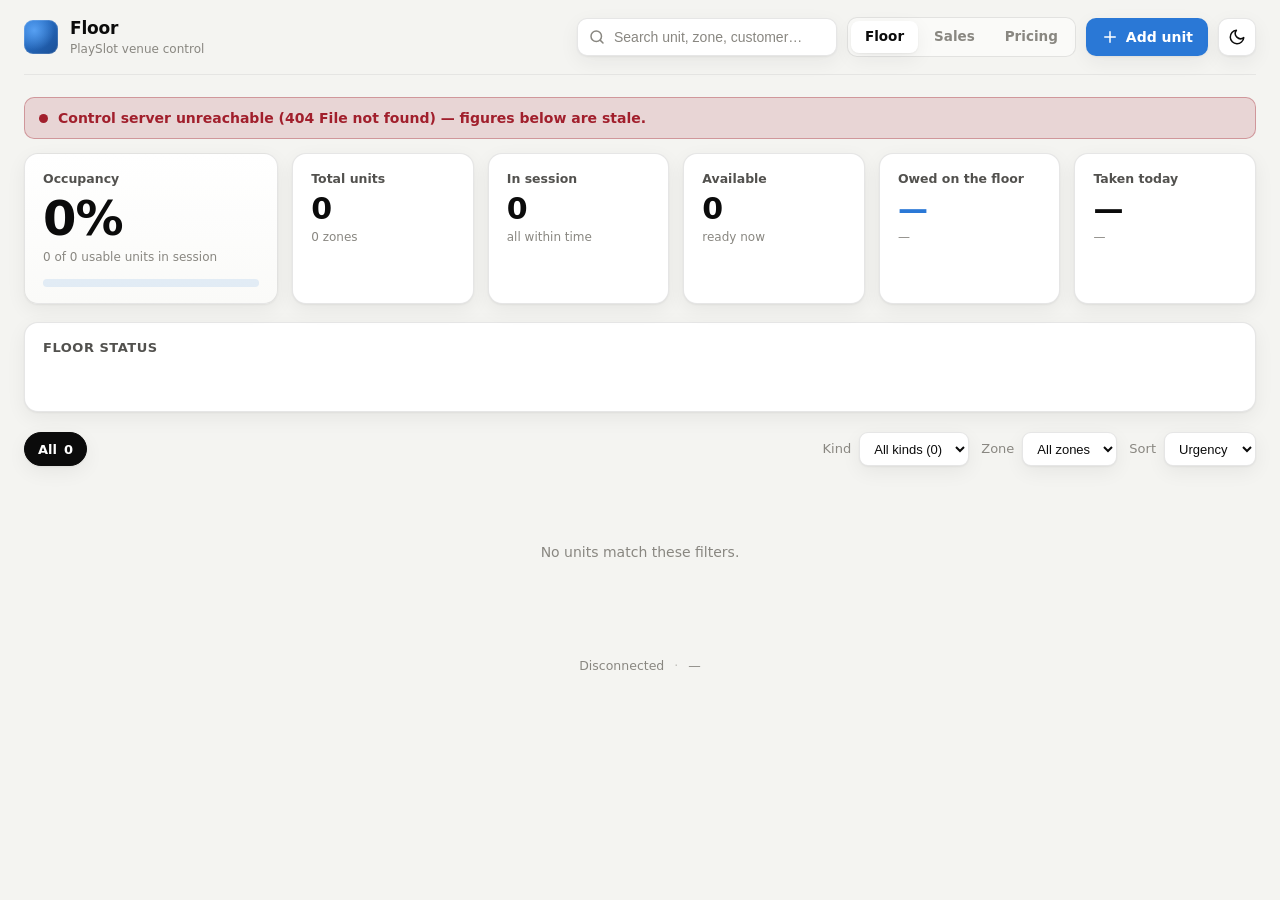
==== commit 6f314dcc: "Add a dense floor layout behind data-layout, for comparison The dashboard looks generated because it" ====
--- a/cafe-control/dashboard/index.html
+++ b/cafe-control/dashboard/index.html
@@ -69,6 +69,24 @@
       </div>
 
       <div id="view-floor" class="view">
+      <!-- The dense layout's replacement for the six-tile row: the two figures that
+           actually change during a shift, and the one count a manager acts on. Every
+           other tile below restates something the chip row already says. Hidden in the
+           classic layout; the tiles are hidden in the dense one. -->
+      <section class="topline" aria-label="Floor summary">
+        <div class="topline__figures">
+          <span class="figure">
+            <span class="figure__label">Owed on the floor</span>
+            <b class="figure__value figure__value--live" id="tlLive">—</b>
+          </span>
+          <span class="figure">
+            <span class="figure__label">Taken today</span>
+            <b class="figure__value" id="tlClosed">—</b>
+          </span>
+        </div>
+        <span class="topline__attention" id="tlAttention" hidden></span>
+      </section>
+
       <section class="stats" aria-label="Floor summary">
         <article class="tile tile--hero">
           <span class="tile__label">Occupancy</span>
--- a/cafe-control/dashboard/styles.css
+++ b/cafe-control/dashboard/styles.css
@@ -650,3 +650,137 @@
 
 @keyframes alert-in { from { opacity: 0; transform: translateY(10px); } to { opacity: 1; transform: none; } }
 @media (prefers-reduced-motion: reduce) { .alert { animation: none; } }
+
+/* ============================================================================
+   Dense layout  ·  [data-layout="dense"]
+   ----------------------------------------------------------------------------
+   A counter tool for someone standing up, glancing between customers — not a
+   product page. Everything below follows from that and from one observation:
+   the floor's state was drawn three times over. It appeared in the six KPI
+   tiles, again in the FLOOR STATUS bar, and again in the filter chips. Two of
+   those said "In session" and disagreed — 6 in the tile (anything occupied)
+   against 1 in the chip (strictly active) — which is what happens to a number
+   nobody reads.
+
+   So: one source of truth per fact, and the space that buys goes to the cards,
+   which are the only thing on screen anyone acts on.
+   ========================================================================== */
+
+/* The classic chrome, gone. The chips keep the state counts; the strip keeps the
+   two figures that actually move during a shift. */
+[data-layout="dense"] .stats,
+[data-layout="dense"] .dist { display: none; }
+
+:root:not([data-layout="dense"]) .topline { display: none; }
+
+[data-layout="dense"] .topline {
+  display: flex; align-items: baseline; justify-content: space-between;
+  gap: 16px; flex-wrap: wrap; margin-bottom: 14px;
+}
+[data-layout="dense"] .topline__figures { display: flex; gap: 26px; flex-wrap: wrap; }
+.figure { display: flex; align-items: baseline; gap: 8px; }
+.figure__label { font-size: 12.5px; color: var(--muted); }
+.figure__value { font-size: 21px; font-weight: 680; font-variant-numeric: tabular-nums; letter-spacing: -.01em; }
+.figure__value--live { color: var(--st-active); }
+
+/* The one count worth promoting, because it is the only one with an action attached.
+   Carries a word as well as a colour, like every other state cue here. */
+.topline__attention {
+  font-size: 13px; font-weight: 650; padding: 4px 11px; border-radius: 999px;
+  color: var(--st-locked); background: var(--st-locked-t);
+  border: 1px solid color-mix(in srgb, var(--st-locked) 30%, transparent);
+}
+
+/* ---- Cards: tighter, and the state readable without reading ---- */
+
+/* 240px against 300px is a fifth more per row: twenty units land in four rows on a
+   counter monitor instead of five, which is the difference between a glance and a
+   scroll. */
+[data-layout="dense"] .grid {
+  gap: 10px;
+  grid-template-columns: repeat(auto-fill, minmax(240px, 1fr));
+}
+
+/* Flat by default. Uniform elevation on every surface is uniform emphasis, which is
+   none — a locked unit and an idle one carried the same shadow. Elevation is kept for
+   things that genuinely float: modals and toasts. */
+[data-layout="dense"] .card {
+  box-shadow: none;
+  padding: 12px 13px 12px 15px;
+  border-left-width: 5px;
+  border-radius: 11px;
+}
+
+[data-layout="dense"] .card__head { margin-bottom: 7px; }
+[data-layout="dense"] .card__title { font-size: 14.5px; }
+[data-layout="dense"] .card__sub { font-size: 11.5px; }
+
+/* The countdown is what the manager is actually reading, so it is the biggest thing
+   on the card and wears the state colour. */
+[data-layout="dense"] .countdown { font-size: 26px; }
+[data-layout="dense"] .card__total { font-size: 15px; }
+[data-layout="dense"] .card__actions { gap: 5px; margin-top: 9px; }
+[data-layout="dense"] .card__actions .btn { font-size: 12px; padding: 5px 8px; }
+
+/* Urgent units get a tinted ground as well as the ring — the cue survives being seen
+   from across a room and out of the corner of an eye, which a 1px border does not.
+   Colour is never alone: the badge still carries an icon and a written state. */
+[data-layout="dense"] .card--urgent {
+  background: linear-gradient(180deg, var(--st-t), var(--surface) 70%);
+  box-shadow: 0 0 0 1px var(--st);
+}
+
+/* Idle units recede. There is nothing to do about them, and every one that shouts is
+   one more thing between the manager and the unit that does need them. */
+[data-layout="dense"] .card.u-available,
+[data-layout="dense"] .card.u-maintenance { background: var(--surface-2); }
+[data-layout="dense"] .card.u-maintenance { opacity: .72; }
+
+/* ---- The card head, at 254px ----
+   The title must not wrap. "Snooker 1" breaking into "Snooker" / "1" costs a line on
+   every card in the row, because a grid row is as tall as its tallest member — so one
+   wrapped title pushes four other cards taller. It truncates instead, and the badges
+   shrink to buy it the room. */
+[data-layout="dense"] .card__head { flex-wrap: wrap; }
+[data-layout="dense"] .card__title {
+  white-space: nowrap; overflow: hidden; text-overflow: ellipsis;
+}
+
+/* Enough room for a real unit name before the title will give ground. A card carrying
+   two badges — "Manual" plus a state — has no room for both and a name on one line, so
+   the badges take the next line and the name stays whole. Truncating to "Snook…" while
+   the badges wrapped anyway was the worst of both. */
+[data-layout="dense"] .card__head > div:first-child { min-width: 9ch; flex: 1 1 auto; }
+[data-layout="dense"] .badge { padding: 2px 7px; font-size: 11px; gap: 4px; }
+[data-layout="dense"] .badge svg { width: 11px; height: 11px; }
+
+/* ---- The countdown row ----
+   Side-by-side columns each got half of 254px, which is not enough for
+   "over by · nothing will lock it" — it wrapped to two lines and took the row with it.
+   The two numbers share a line; the sentence explaining them gets the full width. */
+[data-layout="dense"] .card__meta {
+  display: flex; align-items: baseline; gap: 10px; flex-wrap: wrap;
+}
+
+/* The two blocks stop being columns and their contents become siblings, so the numbers
+   can share a line and the sentence can have the width to itself. */
+[data-layout="dense"] .card__meta > div { display: contents; }
+[data-layout="dense"] .card__meta .countdown { order: 1; }
+[data-layout="dense"] .card__meta .card__total { order: 2; margin-left: auto; }
+[data-layout="dense"] .card__meta > div:first-child .card__sub { order: 3; flex-basis: 100%; }
+
+/* "running total" goes. A rupee figure beside a countdown, on a card with an End & bill
+   button, is not ambiguous — and the label cost a whole line on every occupied card. */
+[data-layout="dense"] .card__meta > div:last-child .card__sub { display: none; }
+
+/* ---- Alerts ----
+   Left was worse than right: it put them over the first column instead of the last, and
+   the first column is where the urgency sort puts the units that need attention. Back to
+   the right, narrower, and capped at three — beyond that they stop being read anyway.
+
+   Not solved, only reduced: a fixed stack over a full-width grid covers *something*. A
+   real fix is a right rail, which costs 320px of permanent width for something that is
+   empty most of the evening. Worth revisiting if the alerts get busier. */
+[data-layout="dense"] .alerts { max-width: 290px; gap: 6px; }
+[data-layout="dense"] .alerts .alert { font-size: 12.5px; padding: 8px 11px; }
+[data-layout="dense"] .alerts > *:nth-last-child(n+4) { display: none; }
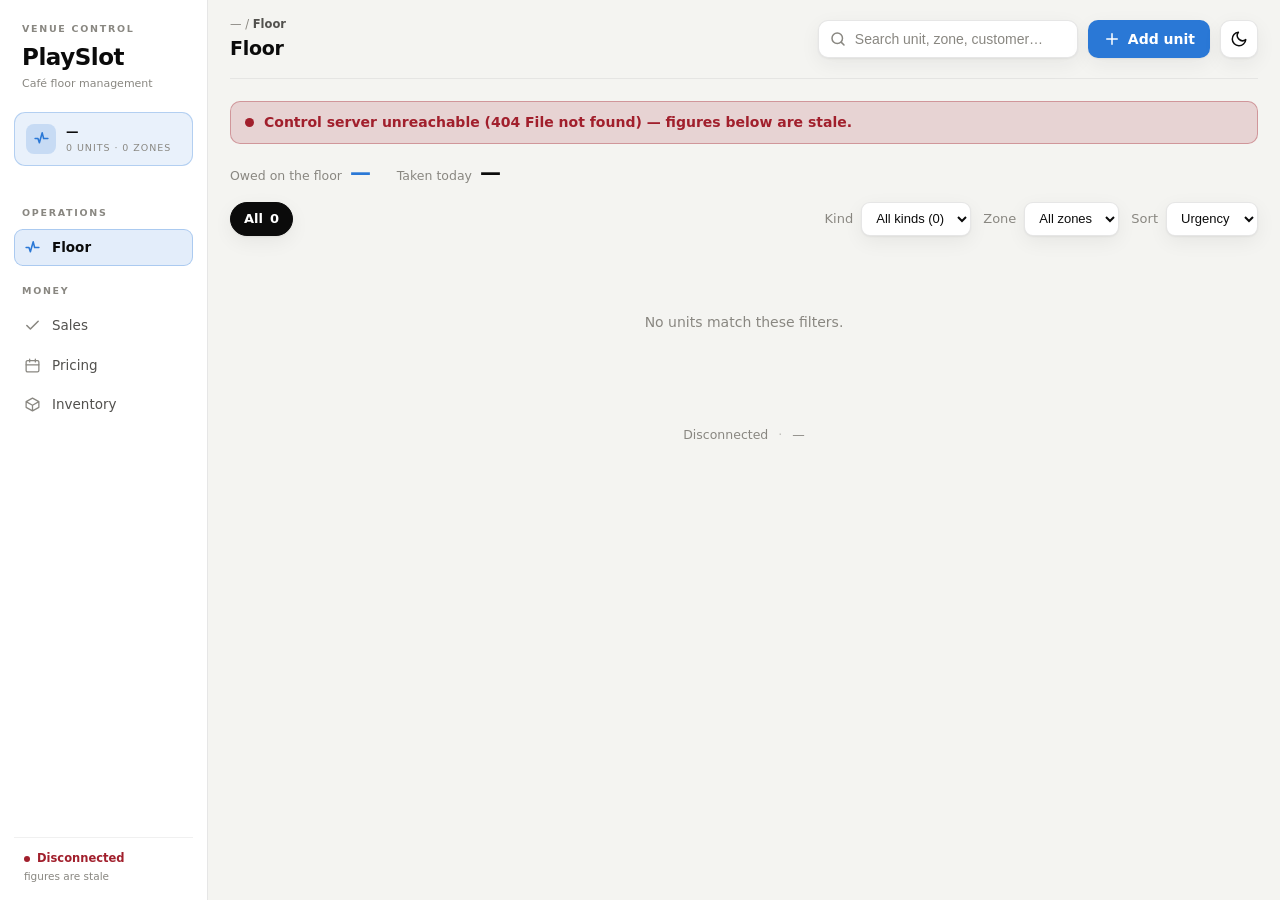
==== commit 11697727: "Add inventory: stock items, sell onto a tab, alert on low stock The counter sells snacks and drinks," ====
--- a/cafe-control/dashboard/index.html
+++ b/cafe-control/dashboard/index.html
@@ -27,8 +27,58 @@
       <symbol id="i-sun" viewBox="0 0 24 24"><circle cx="12" cy="12" r="4" fill="none" stroke="currentColor" stroke-width="2"/><path d="M12 2v2M12 20v2M4.9 4.9l1.4 1.4M17.7 17.7l1.4 1.4M2 12h2M20 12h2M4.9 19.1l1.4-1.4M17.7 6.3l1.4-1.4" fill="none" stroke="currentColor" stroke-width="2" stroke-linecap="round"/></symbol>
       <symbol id="i-moon" viewBox="0 0 24 24"><path d="M21 12.8A9 9 0 1 1 11.2 3a7 7 0 0 0 9.8 9.8Z" fill="none" stroke="currentColor" stroke-width="2" stroke-linejoin="round"/></symbol>
       <symbol id="i-close" viewBox="0 0 24 24"><path d="M6 6l12 12M18 6 6 18" fill="none" stroke="currentColor" stroke-width="2" stroke-linecap="round"/></symbol>
+      <symbol id="i-box" viewBox="0 0 24 24"><path d="M21 8 12 3 3 8v8l9 5 9-5V8Z M3 8l9 5 9-5 M12 13v8" fill="none" stroke="currentColor" stroke-width="1.8" stroke-linejoin="round"/></symbol>
     </defs>
   </svg>
+
+  <!-- Suite layout only: a left rail carrying the identity, the venue, and the three
+       views. Inert everywhere else. Three nav items is what this product genuinely has;
+       padding it out to nine would be the same fabrication the tiles were guilty of. -->
+  <aside class="rail" aria-label="Sections">
+    <div class="rail__brand">
+      <p class="rail__eyebrow">Venue control</p>
+      <h2 class="rail__name">PlaySlot</h2>
+      <p class="rail__version">Café floor management</p>
+    </div>
+
+    <div class="venue">
+      <span class="venue__mark" aria-hidden="true">
+        <svg width="17" height="17"><use href="#i-active"/></svg>
+      </span>
+      <span class="venue__text">
+        <b id="railVenue">—</b>
+        <span id="railVenueMeta">—</span>
+      </span>
+    </div>
+
+    <nav class="rail__nav">
+      <p class="rail__section">Operations</p>
+      <button class="railitem railitem--on" data-view="floor" type="button">
+        <svg width="17" height="17" aria-hidden="true"><use href="#i-active"/></svg>
+        <span>Floor</span>
+        <b class="rail__badge" id="railBadge" hidden></b>
+      </button>
+      <p class="rail__section">Money</p>
+      <button class="railitem" data-view="sales" type="button">
+        <svg width="17" height="17" aria-hidden="true"><use href="#i-available"/></svg>
+        <span>Sales</span>
+      </button>
+      <button class="railitem" data-view="pricing" type="button">
+        <svg width="17" height="17" aria-hidden="true"><use href="#i-scheduled"/></svg>
+        <span>Pricing</span>
+      </button>
+      <button class="railitem" data-view="inventory" type="button">
+        <svg width="17" height="17" aria-hidden="true"><use href="#i-box"/></svg>
+        <span>Inventory</span>
+        <b class="rail__badge rail__badge--warn" id="railLowBadge" hidden></b>
+      </button>
+    </nav>
+
+    <div class="rail__foot">
+      <span class="rail__status" id="railStatus">Live</span>
+      <span class="rail__stamp" id="railStamp">—</span>
+    </div>
+  </aside>
 
   <div class="app">
     <header class="topbar">
@@ -39,6 +89,13 @@
           <p>PlaySlot venue control</p>
         </div>
       </div>
+      <!-- Suite layout only: the rail carries the product name, so the topbar carries
+           where you are instead. -->
+      <div class="crumb">
+        <p class="crumb__path"><span id="crumbVenue">—</span> / <b id="crumbView">Floor</b></p>
+        <h2 class="crumb__title" id="crumbTitle">Floor</h2>
+      </div>
+
       <div class="topbar__tools">
         <label class="search" title="Search units">
           <svg class="search__icon" width="18" height="18" aria-hidden="true"><use href="#i-search"/></svg>
@@ -69,6 +126,18 @@
       </div>
 
       <div id="view-floor" class="view">
+      <!-- Suite layout only. -->
+      <section class="hero">
+        <div>
+          <p class="hero__meta" id="heroMeta">—</p>
+          <h2 class="hero__title">Floor <span>tonight</span></h2>
+          <p class="hero__sub">Live occupancy, what the floor owes, and every unit on it.</p>
+        </div>
+        <div class="hero__tools">
+          <span class="livepill"><i aria-hidden="true"></i> Live · refreshing every second</span>
+        </div>
+      </section>
+
       <!-- The dense layout's replacement for the six-tile row: the two figures that
            actually change during a shift, and the one count a manager acts on. Every
            other tile below restates something the chip row already says. Hidden in the
@@ -89,6 +158,7 @@
 
       <section class="stats" aria-label="Floor summary">
         <article class="tile tile--hero">
+          <span class="tile__icon" aria-hidden="true"><svg width="16" height="16"><use href="#i-active"/></svg></span>
           <span class="tile__label">Occupancy</span>
           <span class="tile__value" id="kpiOccupancy">—</span>
           <span class="tile__sub" id="kpiOccupancySub">— of — usable units in session</span>
@@ -96,23 +166,46 @@
             <div class="meter__fill" id="kpiOccupancyMeter" style="width:0%"></div>
           </div>
         </article>
-        <article class="tile"><span class="tile__label">Total units</span><span class="tile__value" id="kpiTotal">—</span><span class="tile__sub" id="kpiZones">— zones</span></article>
-        <article class="tile"><span class="tile__label">In session</span><span class="tile__value" id="kpiInUse">—</span><span class="tile__sub" id="kpiUrgent">—</span></article>
-        <article class="tile"><span class="tile__label">Available</span><span class="tile__value" id="kpiAvailable">—</span><span class="tile__sub">ready now</span></article>
-        <article class="tile">
+        <article class="tile"><span class="tile__icon" aria-hidden="true"><svg width="16" height="16"><use href="#i-available"/></svg></span><span class="tile__label">Total units</span><span class="tile__value" id="kpiTotal">—</span><span class="tile__sub" id="kpiZones">— zones</span></article>
+        <article class="tile"><span class="tile__icon" aria-hidden="true"><svg width="16" height="16"><use href="#i-active"/></svg></span><span class="tile__label">In session</span><span class="tile__value" id="kpiInUse">—</span><span class="tile__sub" id="kpiUrgent">—</span></article>
+        <article class="tile"><span class="tile__icon" aria-hidden="true"><svg width="16" height="16"><use href="#i-available"/></svg></span><span class="tile__label">Available</span><span class="tile__value" id="kpiAvailable">—</span><span class="tile__sub">ready now</span></article>
+        <article class="tile"><span class="tile__icon" aria-hidden="true"><svg width="16" height="16"><use href="#i-warning"/></svg></span>
           <span class="tile__label">Owed on the floor</span>
           <span class="tile__value tile__value--live" id="kpiLive">—</span>
           <span class="tile__sub" id="kpiLiveSub">— sessions running</span>
         </article>
-        <article class="tile"><span class="tile__label">Taken today</span><span class="tile__value" id="kpiClosed">—</span><span class="tile__sub" id="kpiClosedSub">— sessions closed</span></article>
+        <article class="tile"><span class="tile__icon" aria-hidden="true"><svg width="16" height="16"><use href="#i-scheduled"/></svg></span><span class="tile__label">Taken today</span><span class="tile__value" id="kpiClosed">—</span><span class="tile__sub" id="kpiClosedSub">— sessions closed</span></article>
+        <!-- Suite layout only. It takes the place of the occupancy tile, which the strip
+             above already carries — the strip answers "how full", the tiles answer
+             "what is it worth and what needs me". -->
+        <article class="tile tile--attention" id="tileUrgent">
+          <span class="tile__icon" aria-hidden="true"><svg width="16" height="16"><use href="#i-overtime"/></svg></span>
+          <span class="tile__label">Needs attention</span>
+          <span class="tile__value" id="kpiAttention">—</span>
+          <span class="tile__sub">overtime or locked</span>
+        </article>
       </section>
 
       <section class="dist" aria-label="Status distribution">
-        <div class="dist__head">
-          <h2>Floor status</h2>
-          <div class="legend" id="legend"></div>
-        </div>
-        <div class="dist__bar" id="distBar" role="img" aria-label="Distribution of unit states"></div>
+        <!-- Suite layout only: the occupancy figure and the money read out either side of
+             the bar, so the strip answers "how full, and what is it worth" on one line.
+             The bar and its legend are the same ones the other layouts use. -->
+        <div class="dist__lead">
+          <b id="stripPct">—</b>
+          <span>Occupancy</span>
+        </div>
+        <div class="dist__main">
+          <div class="dist__head">
+            <h2>Floor status</h2>
+            <div class="legend" id="legend"></div>
+          </div>
+          <div class="dist__bar" id="distBar" role="img" aria-label="Distribution of unit states"></div>
+        </div>
+        <div class="dist__figures">
+          <span class="sfig"><b id="stripOwed">—</b><span>On the floor</span></span>
+          <span class="sfig"><b id="stripTaken">—</b><span>Taken today</span></span>
+          <span class="sfig"><b id="stripFree">—</b><span>Free now</span></span>
+        </div>
       </section>
 
       <section class="controls">
@@ -190,6 +283,23 @@
         </div>
         <section class="grid grid--pricing" id="pricingGrid"></section>
       </div>
+
+      <!-- Inventory: the shelf. Add items, set a low-stock threshold, restock. Selling
+           happens on the floor — the "+ Item" action on an occupied unit rings a line
+           onto that tab. -->
+      <div id="view-inventory" class="view" hidden>
+        <section class="panel">
+          <div class="panel__head">
+            <h2>Inventory</h2>
+            <button id="addItemBtn" class="btn btn--sm btn--primary" type="button">
+              <svg width="16" height="16" aria-hidden="true"><use href="#i-plus"/></svg>
+              <span>Add item</span>
+            </button>
+          </div>
+          <div class="tablewrap"><table class="tbl tbl--rows" id="invList"></table></div>
+          <p id="invEmpty" class="empty" hidden>No items yet. Add the snacks and drinks you sell.</p>
+        </section>
+      </div>
     </main>
 
     <footer class="foot">
--- a/cafe-control/dashboard/styles.css
+++ b/cafe-control/dashboard/styles.css
@@ -3,90 +3,117 @@
    Palette derived from the validated dataviz reference tokens.
    ============================================================ */
 
+/* ============================================================================
+   Palettes  ·  [data-palette]
+   ----------------------------------------------------------------------------
+   Four named themes the venue manager chooses from. A palette sets the ground,
+   the ink, the brand accent and the two colour systems (status + type). What it
+   never changes is what a colour MEANS: the status ramp and the type dots are
+   identical across the three dark themes — validated once — so switching theme
+   never makes a manager relearn "locked". Only the ground and the accent move.
+
+   Daylight is the default and lives on :root; the others override. Tints derive
+   from the base tokens by color-mix, so a palette supplies seven status hues and
+   five type hues and nothing else has to be kept in sync. Each dark palette's
+   status ramp was checked against its own surface with the dataviz validator —
+   the shared ramp clears CVD, normal-vision and contrast on all three grounds.
+   ============================================================================ */
 :root {
+  --radius: 14px;
+  --radius-sm: 10px;
+  --font: system-ui, -apple-system, "Segoe UI", Roboto, sans-serif;
+
+  /* Derived once, correct for every palette: a tint is its own base at low alpha. */
+  --st-available-t:   color-mix(in srgb, var(--st-available) 15%, transparent);
+  --st-scheduled-t:   color-mix(in srgb, var(--st-scheduled) 15%, transparent);
+  --st-active-t:      color-mix(in srgb, var(--st-active) 15%, transparent);
+  --st-warning-t:     color-mix(in srgb, var(--st-warning) 16%, transparent);
+  --st-overtime-t:    color-mix(in srgb, var(--st-overtime) 15%, transparent);
+  --st-locked-t:      color-mix(in srgb, var(--st-locked) 15%, transparent);
+  --st-maintenance-t: color-mix(in srgb, var(--st-maintenance) 15%, transparent);
+  --available-t:      color-mix(in srgb, var(--available) 13%, transparent);
+  --in-use-t:         color-mix(in srgb, var(--in-use) 14%, transparent);
+  --maintenance-t:    color-mix(in srgb, var(--maintenance) 16%, transparent);
+  --offline-t:        color-mix(in srgb, var(--offline) 14%, transparent);
+}
+
+/* --- Daylight (default): bright, cool. For a well-lit counter. ---
+   On :root as the no-JS default, and on the explicit selector so a swatch or any subtree
+   carrying data-palette="daylight" re-scopes to it just like the dark palettes do. */
+:root, [data-palette="daylight"] {
   color-scheme: light;
-
-  /* surfaces & ink */
-  --plane:        #f4f4f1;
-  --surface:      #ffffff;
-  --surface-2:    #fafaf8;
-  --ink:          #0b0b0b;
-  --ink-2:        #52514e;
-  --muted:        #898781;
-  --hairline:     rgba(11, 11, 11, 0.10);
-  --hairline-2:   rgba(11, 11, 11, 0.06);
-  --ring:         rgba(42, 120, 214, 0.35);
-
-  /* status (fixed, never themed) */
-  --available:    #0ca30c;
-  --in-use:       #2a78d6;
-  --maintenance:  #fab219;
-  --offline:      #d03b3b;
-
-  /* tints for soft fills */
-  --available-t:   rgba(12, 163, 12, 0.12);
-  --in-use-t:      rgba(42, 120, 214, 0.12);
-  --maintenance-t: rgba(250, 178, 25, 0.16);
-  --offline-t:     rgba(208, 59, 59, 0.12);
-
-  --accent:       #2a78d6;
-  --good-text:    #006300;
-
-  --shadow:       0 1px 2px rgba(11,11,11,.05), 0 6px 20px rgba(11,11,11,.06);
-  --shadow-lg:    0 10px 40px rgba(11,11,11,.18);
-  --radius:       14px;
-  --radius-sm:    10px;
-
-  --font: system-ui, -apple-system, "Segoe UI", Roboto, sans-serif;
-}
-
-:root[data-theme="dark"] {
+  --plane: #f4f4f1; --surface: #ffffff; --surface-2: #fafaf8;
+  --ink: #0b0b0b; --ink-2: #52514e; --muted: #898781;
+  --hairline: rgba(11,11,11,.10); --hairline-2: rgba(11,11,11,.06);
+  --accent: #2a78d6; --ring: rgba(42,120,214,.35); --good-text: #006300;
+  --shadow: 0 1px 2px rgba(11,11,11,.05), 0 6px 20px rgba(11,11,11,.06);
+  --shadow-lg: 0 10px 40px rgba(11,11,11,.18);
+  --st-available:#0ca30c; --st-scheduled:#a21caf; --st-active:#2a78d6;
+  --st-warning:#c98500; --st-overtime:#d95926; --st-locked:#a11f2c; --st-maintenance:#64748b;
+  --available:#0ca30c; --in-use:#2a78d6; --maintenance:#fab219; --offline:#d03b3b;
+  --ut-pc:#4f7cff; --ut-ps5:#c94070; --ut-sim:#00a99d; --ut-pool:#8b4fd6; --ut-snooker:#a6740a;
+  --glow-a: transparent; --glow-b: transparent;
+}
+
+/* --- Midnight: warm near-black, blue accent. For a dim gaming cafe. --- */
+[data-palette="midnight"] {
   color-scheme: dark;
-  --plane:        #0d0d0d;
-  --surface:      #191918;
-  --surface-2:    #1f1f1d;
-  --ink:          #ffffff;
-  --ink-2:        #c3c2b7;
-  --muted:        #8f8d86;
-  --hairline:     rgba(255, 255, 255, 0.12);
-  --hairline-2:   rgba(255, 255, 255, 0.06);
-  --ring:         rgba(57, 135, 229, 0.5);
-
-  --available:    #12b512;
-  --in-use:       #3987e5;
-  --maintenance:  #fab219;
-  --offline:      #e05252;
-
-  --available-t:   rgba(18, 181, 18, 0.16);
-  --in-use-t:      rgba(57, 135, 229, 0.18);
-  --maintenance-t: rgba(250, 178, 25, 0.16);
-  --offline-t:     rgba(224, 82, 82, 0.16);
-
-  --accent:       #3987e5;
-  --good-text:    #0ca30c;
-  --shadow:       0 1px 2px rgba(0,0,0,.4), 0 8px 24px rgba(0,0,0,.4);
-  --shadow-lg:    0 12px 48px rgba(0,0,0,.6);
-}
-
-@media (prefers-color-scheme: dark) {
-  :root:not([data-theme="light"]) {
-    color-scheme: dark;
-    --plane:#0d0d0d; --surface:#191918; --surface-2:#1f1f1d;
-    --ink:#fff; --ink-2:#c3c2b7; --muted:#8f8d86;
-    --hairline:rgba(255,255,255,0.12); --hairline-2:rgba(255,255,255,0.06); --ring:rgba(57,135,229,0.5);
-    --available:#12b512; --in-use:#3987e5; --maintenance:#fab219; --offline:#e05252;
-    --available-t:rgba(18,181,18,0.16); --in-use-t:rgba(57,135,229,0.18);
-    --maintenance-t:rgba(250,178,25,0.16); --offline-t:rgba(224,82,82,0.16);
-    --accent:#3987e5; --good-text:#0ca30c;
-    --shadow:0 1px 2px rgba(0,0,0,.4),0 8px 24px rgba(0,0,0,.4); --shadow-lg:0 12px 48px rgba(0,0,0,.6);
-  }
+  --plane:#0d0d0d; --surface:#191918; --surface-2:#1f1f1d;
+  --ink:#ffffff; --ink-2:#c3c2b7; --muted:#8f8d86;
+  --hairline:rgba(255,255,255,.12); --hairline-2:rgba(255,255,255,.06);
+  --accent:#3987e5; --ring:rgba(57,135,229,.5); --good-text:#0ca30c;
+  --shadow:0 1px 2px rgba(0,0,0,.4),0 8px 24px rgba(0,0,0,.4);
+  --shadow-lg:0 12px 48px rgba(0,0,0,.6);
+  --st-available:#10a310; --st-scheduled:#d55181; --st-active:#3987e5;
+  --st-warning:#d59400; --st-overtime:#e8703a; --st-locked:#e33d5c; --st-maintenance:#94a3b8;
+  --available:#12b512; --in-use:#3987e5; --maintenance:#fab219; --offline:#e05252;
+  --ut-pc:#5f7dfa; --ut-ps5:#e8618c; --ut-sim:#2ec4b6; --ut-pool:#b57bff; --ut-snooker:#d9a520;
+  --glow-a: transparent; --glow-b: transparent;
+}
+
+/* --- Indigo: deep navy, violet accent, a soft glow. The reference look. --- */
+[data-palette="indigo"] {
+  color-scheme: dark;
+  --plane:#08080f; --surface:#101018; --surface-2:#15151f;
+  --ink:#f4f4f7; --ink-2:#a9a9bd; --muted:#6f6f87;
+  --hairline:rgba(255,255,255,.075); --hairline-2:rgba(255,255,255,.045);
+  --accent:#7c74ff; --ring:rgba(124,116,255,.45); --good-text:#22c98a;
+  --shadow:none; --shadow-lg:0 24px 70px rgba(0,0,0,.7);
+  --st-available:#10a310; --st-scheduled:#d55181; --st-active:#3987e5;
+  --st-warning:#d59400; --st-overtime:#e8703a; --st-locked:#e33d5c; --st-maintenance:#94a3b8;
+  --available:#12b512; --in-use:#3987e5; --maintenance:#fab219; --offline:#e05252;
+  --ut-pc:#5f7dfa; --ut-ps5:#e8618c; --ut-sim:#2ec4b6; --ut-pool:#b57bff; --ut-snooker:#d9a520;
+  --glow-a: color-mix(in srgb, var(--accent) 14%, transparent);
+  --glow-b: color-mix(in srgb, #22c98a 7%, transparent);
+}
+
+/* --- Slate: cool graphite, teal accent. A calmer, instrument-like dark. --- */
+[data-palette="slate"] {
+  color-scheme: dark;
+  --plane:#0e1116; --surface:#171b22; --surface-2:#1d222b;
+  --ink:#eef1f5; --ink-2:#aeb6c2; --muted:#6e7684;
+  --hairline:rgba(255,255,255,.08); --hairline-2:rgba(255,255,255,.05);
+  --accent:#0e8f83; --ring:rgba(14,143,131,.45); --good-text:#2ec4b6;
+  --shadow:none; --shadow-lg:0 24px 70px rgba(0,0,0,.65);
+  --st-available:#10a310; --st-scheduled:#d55181; --st-active:#3987e5;
+  --st-warning:#d59400; --st-overtime:#e8703a; --st-locked:#e33d5c; --st-maintenance:#94a3b8;
+  --available:#12b512; --in-use:#3987e5; --maintenance:#fab219; --offline:#e05252;
+  --ut-pc:#5f7dfa; --ut-ps5:#e8618c; --ut-sim:#2ec4b6; --ut-pool:#b57bff; --ut-snooker:#d9a520;
+  --glow-a: color-mix(in srgb, var(--accent) 13%, transparent);
+  --glow-b: transparent;
 }
 
 * { box-sizing: border-box; }
 html, body { margin: 0; padding: 0; }
 body {
   font-family: var(--font);
-  background: var(--plane);
+  /* The glow is a palette token: Indigo and Slate set it, the others leave it
+     transparent, so this one rule is flat ground or an ambient wash by theme. */
+  background:
+    radial-gradient(900px 520px at 20% -8%, var(--glow-a), transparent 62%),
+    radial-gradient(720px 440px at 98% 2%, var(--glow-b), transparent 60%),
+    var(--plane);
+  background-attachment: fixed;
   color: var(--ink);
   -webkit-font-smoothing: antialiased;
   line-height: 1.45;
@@ -152,13 +179,15 @@
 .btn[disabled] { opacity: .5; cursor: not-allowed; }
 .btn svg { flex: none; }
 
+/* The theme button shows a sun on the light palette and a moon on the dark ones. It no
+   longer toggles — it opens the palette picker — but the glyph still reflects the ground. */
 .only-dark { display: none; }
-:root[data-theme="dark"] .only-dark { display: inline; }
-:root[data-theme="dark"] .only-light { display: none; }
-@media (prefers-color-scheme: dark) {
-  :root:not([data-theme="light"]) .only-dark { display: inline; }
-  :root:not([data-theme="light"]) .only-light { display: none; }
-}
+[data-palette="midnight"] .only-dark,
+[data-palette="indigo"] .only-dark,
+[data-palette="slate"] .only-dark { display: inline; }
+[data-palette="midnight"] .only-light,
+[data-palette="indigo"] .only-light,
+[data-palette="slate"] .only-light { display: none; }
 
 /* ---------- Stat tiles ---------- */
 .stats {
@@ -258,12 +287,14 @@
 .badge--in-use { background: var(--in-use-t); color: var(--in-use); }
 .badge--maintenance { background: var(--maintenance-t); color: #8a6100; }
 .badge--offline { background: var(--offline-t); color: var(--offline); }
-:root[data-theme="dark"] .badge--maintenance { color: var(--maintenance); }
-:root[data-theme="dark"] .badge--available { color: var(--available); }
-@media (prefers-color-scheme: dark) {
-  :root:not([data-theme="light"]) .badge--maintenance { color: var(--maintenance); }
-  :root:not([data-theme="light"]) .badge--available { color: var(--available); }
-}
+/* On a dark ground the amber maintenance badge and the green available one read better
+   at full strength than as the darkened light-mode text colour. */
+[data-palette="midnight"] .badge--maintenance,
+[data-palette="indigo"] .badge--maintenance,
+[data-palette="slate"] .badge--maintenance { color: var(--maintenance); }
+[data-palette="midnight"] .badge--available,
+[data-palette="indigo"] .badge--available,
+[data-palette="slate"] .badge--available { color: var(--available); }
 
 .session {
   background: var(--surface-2); border: 1px solid var(--hairline-2);
@@ -391,50 +422,8 @@
    in app.js — and why on cards and chips the icon and the written label, not the
    colour, are what carry the state.
    ========================================================================== */
-:root {
-  --st-available:   #0ca30c;
-  --st-scheduled:   #a21caf;
-  --st-active:      #2a78d6;
-  --st-warning:     #c98500;
-  --st-overtime:    #d95926;
-  --st-locked:      #a11f2c;
-  --st-maintenance: #64748b;
-
-  --st-available-t:   rgba(12, 163, 12, 0.12);
-  --st-scheduled-t:   rgba(162, 28, 175, 0.13);
-  --st-active-t:      rgba(42, 120, 214, 0.12);
-  --st-warning-t:     rgba(201, 133, 0, 0.16);
-  --st-overtime-t:    rgba(217, 89, 38, 0.15);
-  --st-locked-t:      rgba(161, 31, 44, 0.14);
-  --st-maintenance-t: rgba(100, 116, 139, 0.14);
-}
-
-/* The dark values are declared twice on purpose, matching the pattern the rest of this
-   file already uses. A viewer's theme has three states, not two: an explicit choice
-   stamps data-theme, but the default "system" setting stamps nothing at all. Declaring
-   these only under [data-theme="dark"] would leave a system-dark manager reading the
-   light-mode status ramp against a dark ground. */
-@media (prefers-color-scheme: dark) {
-  :root:not([data-theme="light"]) {
-    --st-available:   #10a310;
-    --st-scheduled:   #d55181;
-    --st-active:      #3987e5;
-    --st-warning:     #d59400;
-    --st-overtime:    #e8703a;
-    --st-locked:      #e33d5c;
-    --st-maintenance: #94a3b8;
-  }
-}
-
-[data-theme="dark"] {
-  --st-available:   #10a310;
-  --st-scheduled:   #d55181;
-  --st-active:      #3987e5;
-  --st-warning:     #d59400;
-  --st-overtime:    #e8703a;
-  --st-locked:      #e33d5c;
-  --st-maintenance: #94a3b8;
-}
+/* Status colours live in the palette blocks at the top of this file, one ramp per
+   theme. Here they are only mapped onto the .u-<state> helper the cards and chips use. */
 
 .u-available   { --st: var(--st-available);   --st-t: var(--st-available-t); }
 .u-scheduled   { --st: var(--st-scheduled);   --st-t: var(--st-scheduled-t); }
@@ -696,9 +685,13 @@
 /* 240px against 300px is a fifth more per row: twenty units land in four rows on a
    counter monitor instead of five, which is the difference between a glance and a
    scroll. */
+/* 230px, tuned against the rail rather than picked. Dropping it to ~220 does fit five
+   columns instead of four — and fits *fewer* cards on screen, because the narrower cards
+   wrap more, grow taller, and cost a whole row. Measured: 4x290px gives 8 cards above the
+   fold, 5x232px gives 5. */
 [data-layout="dense"] .grid {
   gap: 10px;
-  grid-template-columns: repeat(auto-fill, minmax(240px, 1fr));
+  grid-template-columns: repeat(auto-fill, minmax(230px, 1fr));
 }
 
 /* Flat by default. Uniform elevation on every surface is uniform emphasis, which is
@@ -784,3 +777,390 @@
 [data-layout="dense"] .alerts { max-width: 290px; gap: 6px; }
 [data-layout="dense"] .alerts .alert { font-size: 12.5px; padding: 8px 11px; }
 [data-layout="dense"] .alerts > *:nth-last-child(n+4) { display: none; }
+
+/* ============================================================================
+   Suite layout  ·  [data-layout="suite"]
+   ----------------------------------------------------------------------------
+   A presentation surface rather than a counter one: the venue seen from the
+   office, not the floor seen mid-service. Dark navy ground, a left rail carrying
+   identity and navigation, a titled hero, and a strip that answers "how full,
+   and what is it worth" before any card appears.
+
+   The palette is its own — this layout does not inherit the light/dark theme,
+   because half its effect is the specific dark it sits on. The status hues stay
+   the measured ones; only the surfaces beneath them change.
+
+   Deliberately absent: the delta pills ("▲ 21.4%") that this style usually
+   carries. The server has no period-over-period figures to put in them, and the
+   dashboard is not allowed to compute money or time itself. Inventing them would
+   be the same fabrication the six tiles were guilty of. They can be real as soon
+   as the rollup returns a prior-period comparison.
+   ========================================================================== */
+
+/* The suite layout is purely structural now — rail, hero, strip, card sizing. Its
+   colours come from whichever palette is active (Indigo or Slate in the presets), and
+   its ambient glow is the palette's --glow-* tokens applied to body above. */
+
+/* ---- The rail ----
+   The shell for every layout, not just the suite one. Navigation belongs somewhere
+   persistent and out of the way of the work; the topbar tabs it replaces were fighting
+   the search field and the actions for the same row. Colour comes from theme tokens so
+   it holds in light and dark — the suite layout restyles it further, it does not own it.
+
+   It costs width rather than height: 232px, against a content column that was capped at
+   1360px and centred anyway. On a wide counter monitor that is close to free; below
+   about 1100px it folds into a horizontal strip — see the breakpoint at the bottom. */
+.rail {
+  position: fixed; inset: 0 auto 0 0; width: 208px; z-index: 30;
+  display: flex; flex-direction: column; gap: 4px;
+  padding: 22px 14px 16px;
+  background: var(--surface);
+  border-right: 1px solid var(--hairline);
+}
+.app { margin-left: 208px; max-width: 1400px; padding: 0 22px 48px; }
+
+/* A shade below the plane rather than a fixed navy, so it sits right under any palette
+   the suite layout wears — Indigo's navy or Slate's graphite alike. */
+[data-layout="suite"] .rail { background: color-mix(in srgb, var(--plane) 82%, #000); }
+[data-layout="suite"] .app { max-width: none; padding: 0 30px 56px; }
+
+.rail__brand { padding: 0 8px 16px; }
+.rail__eyebrow,
+.rail__section {
+  font-size: 9.5px; font-weight: 700; letter-spacing: .18em;
+  text-transform: uppercase; color: var(--muted);
+}
+.rail__name { font-size: 23px; font-weight: 640; letter-spacing: -.02em; margin: 5px 0 2px; }
+.rail__version { font-size: 11px; color: var(--muted); }
+
+.venue {
+  display: flex; align-items: center; gap: 10px; margin-bottom: 20px;
+  padding: 10px 11px; border-radius: 11px;
+  background: color-mix(in srgb, var(--accent) 10%, transparent);
+  border: 1px solid color-mix(in srgb, var(--accent) 28%, transparent);
+}
+.venue__mark {
+  width: 30px; height: 30px; border-radius: 8px; flex: none;
+  display: grid; place-items: center;
+  background: color-mix(in srgb, var(--accent) 18%, transparent); color: var(--accent);
+}
+.venue__text { display: flex; flex-direction: column; min-width: 0; }
+.venue__text b { font-size: 12.5px; font-weight: 620; }
+.venue__text span {
+  font-size: 9.5px; letter-spacing: .1em; text-transform: uppercase; color: var(--muted);
+}
+
+.rail__nav { display: flex; flex-direction: column; gap: 2px; }
+.rail__section { padding: 16px 8px 7px; }
+.railitem {
+  display: flex; align-items: center; gap: 11px; width: 100%;
+  appearance: none; border: 0; background: transparent; cursor: pointer;
+  font: inherit; font-size: 13.5px; font-weight: 520; color: var(--ink-2);
+  padding: 9px 10px; border-radius: 9px; text-align: left;
+}
+.railitem:hover { background: color-mix(in srgb, var(--ink) 6%, transparent); color: var(--ink); }
+.railitem svg { color: var(--muted); flex: none; }
+.railitem--on {
+  background: color-mix(in srgb, var(--accent) 13%, transparent);
+  color: var(--ink); font-weight: 620;
+  box-shadow: inset 0 0 0 1px color-mix(in srgb, var(--accent) 30%, transparent);
+}
+.railitem--on svg { color: var(--accent); }
+.rail__badge {
+  margin-left: auto; min-width: 19px; padding: 1px 6px; border-radius: 999px;
+  font-size: 10.5px; font-weight: 700; text-align: center;
+  background: var(--st-locked); color: var(--surface);
+}
+
+.rail__foot {
+  margin-top: auto; padding: 12px 10px 0; border-top: 1px solid var(--hairline-2);
+  display: flex; flex-direction: column; gap: 2px;
+}
+.rail__status { font-size: 11.5px; font-weight: 600; color: var(--st-available); }
+.rail__status::before {
+  content: ""; display: inline-block; width: 6px; height: 6px; border-radius: 999px;
+  background: currentColor; margin-right: 7px; vertical-align: middle;
+}
+.rail__stamp { font-size: 10.5px; color: var(--muted); }
+
+/* The topbar keeps the search and the actions; the rail has taken the navigation, and
+   the crumb has taken the title. Leaving the tabs in place would be two navigations for
+   three views. */
+.brand, .tabs { display: none; }
+.crumb { display: block; }
+[data-layout="suite"] .topline,
+[data-layout="suite"] .foot { display: none; }
+[data-layout="suite"] .topbar {
+  background: transparent; backdrop-filter: none;
+  border-bottom: 1px solid var(--hairline-2); margin-bottom: 26px;
+}
+[data-layout="suite"] .topbar__tools { margin-left: 0; width: 100%; }
+[data-layout="suite"] .search { flex: 1; background: var(--surface); }
+[data-layout="suite"] .btn { background: var(--surface); }
+[data-layout="suite"] .btn--primary {
+  background: linear-gradient(180deg, #8b83ff, #6a61f0); border-color: transparent;
+}
+
+/* ---- Hero ---- */
+:root:not([data-layout="suite"]) .hero { display: none; }
+[data-layout="suite"] .hero {
+  display: flex; align-items: flex-end; justify-content: space-between;
+  gap: 20px; flex-wrap: wrap; margin-bottom: 20px;
+}
+.hero__meta {
+  font-size: 10px; font-weight: 700; letter-spacing: .18em; color: var(--muted);
+  margin-bottom: 9px;
+}
+
+/* Two tone, because the second word is the one that changes with the venue's night and
+   the first is just the noun. */
+.hero__title { font-size: 36px; font-weight: 560; letter-spacing: -.025em; line-height: 1.1; }
+.hero__title span {
+  background: linear-gradient(92deg, #8f86ff, #63d8b0);
+  -webkit-background-clip: text; background-clip: text; color: transparent;
+}
+.hero__sub { font-size: 13.5px; color: var(--ink-2); margin-top: 7px; }
+.livepill {
+  display: inline-flex; align-items: center; gap: 8px;
+  font-size: 12px; font-weight: 560; color: var(--ink-2);
+  padding: 7px 13px; border-radius: 999px;
+  background: var(--surface); border: 1px solid var(--hairline);
+}
+.livepill i {
+  width: 6px; height: 6px; border-radius: 999px; background: var(--st-available);
+  box-shadow: 0 0 0 3px rgba(34,201,138,.18);
+}
+
+/* ---- The occupancy strip ---- */
+:root:not([data-layout="suite"]) .dist__lead,
+:root:not([data-layout="suite"]) .dist__figures { display: none; }
+:root:not([data-layout="suite"]) .dist__main { display: contents; }
+
+[data-layout="suite"] .dist {
+  display: flex; align-items: center; gap: 26px;
+  background: var(--surface); border: 1px solid var(--hairline);
+  border-radius: 14px; padding: 16px 22px; margin-bottom: 16px;
+}
+[data-layout="suite"] .dist__main { flex: 1; min-width: 0; }
+[data-layout="suite"] .dist__head h2 { display: none; }
+[data-layout="suite"] .dist__bar { height: 9px; border-radius: 999px; }
+[data-layout="suite"] .legend { gap: 14px; }
+[data-layout="suite"] .legend__item { font-size: 11.5px; }
+
+.dist__lead { display: flex; flex-direction: column; flex: none; }
+.dist__lead b {
+  font-size: 30px; font-weight: 600; letter-spacing: -.03em; color: var(--st-active);
+  font-variant-numeric: tabular-nums; line-height: 1.05;
+}
+.dist__lead span {
+  font-size: 9.5px; font-weight: 700; letter-spacing: .16em;
+  text-transform: uppercase; color: var(--muted);
+}
+/* Kept in the markup, drawn nowhere: owed and taken are tiles now, and printing them
+   here as well would be the third copy of the same two numbers. The strip is the natural
+   home for them again if the tiles ever carry something else. */
+.dist__figures { display: none; gap: 26px; flex: none; }
+.sfig { display: flex; flex-direction: column; text-align: right; }
+.sfig b { font-size: 18px; font-weight: 620; font-variant-numeric: tabular-nums; }
+.sfig span {
+  font-size: 9.5px; font-weight: 700; letter-spacing: .14em;
+  text-transform: uppercase; color: var(--muted);
+}
+
+/* ---- KPI cards ---- */
+/* Five across, one row. "Total units" goes: the rail already reads "20 units · 5 zones"
+   directly above, and six cards wrapped a lone orphan onto a second row. */
+/* Five across, one row, and each one a fact nothing else on the page repeats.
+   Occupancy goes: the strip below *is* the occupancy display, and carrying both was the
+   very duplication that made the old tile row worthless. "Total units" goes too — the
+   rail reads "20 units · 5 zones" a few inches to the left. */
+/* Scoped off .stats--three, which is the Sales view's three-tile row. Unscoped, these
+   hid its "Owed on the floor" and "Expected total" and left a single orphan tile — the
+   floor's summary and the shift report share a class and do not share a shape. */
+[data-layout="suite"] .stats:not(.stats--three) { grid-template-columns: repeat(5, 1fr); gap: 12px; }
+[data-layout="suite"] .stats:not(.stats--three) .tile--hero,
+[data-layout="suite"] .stats:not(.stats--three) .tile:nth-child(2) { display: none; }
+
+/* The one tile with an action attached, so it is the one that gets the colour. */
+.tile--attention { display: none; }
+[data-layout="suite"] .tile--attention { display: flex; }
+[data-layout="suite"] .tile--attention .tile__value { color: var(--st-locked); }
+[data-layout="suite"] .tile--attention .tile__icon {
+  background: rgba(242,84,125,.14); color: var(--st-locked);
+  border-color: rgba(242,84,125,.28);
+}
+[data-layout="suite"] .tile {
+  background: var(--surface); border: 1px solid var(--hairline);
+  border-radius: 14px; padding: 16px 17px; gap: 0;
+}
+[data-layout="suite"] .tile--hero { background: var(--surface); }
+[data-layout="suite"] .tile--hero .tile__value { font-size: 34px; }
+.tile__icon {
+  width: 32px; height: 32px; border-radius: 9px; margin-bottom: 14px;
+  display: none; place-items: center;
+  background: rgba(255,255,255,.055); color: var(--ink-2);
+  border: 1px solid var(--hairline-2);
+}
+[data-layout="suite"] .tile__icon { display: grid; }
+[data-layout="suite"] .tile__value {
+  font-size: 34px; font-weight: 560; letter-spacing: -.03em; font-variant-numeric: tabular-nums;
+}
+[data-layout="suite"] .tile__label {
+  order: 3; font-size: 9.5px; font-weight: 700; letter-spacing: .15em;
+  text-transform: uppercase; color: var(--ink-2); margin-top: 7px;
+}
+[data-layout="suite"] .tile__sub { order: 4; font-size: 11.5px; margin-top: 5px; }
+[data-layout="suite"] .meter { display: none; }
+
+/* ---- Panels, cards, tables ---- */
+[data-layout="suite"] .panel,
+[data-layout="suite"] .card,
+[data-layout="suite"] .price {
+  background: var(--surface); border-color: var(--hairline); box-shadow: none;
+}
+[data-layout="suite"] .card { border-left-width: 3px; border-radius: 13px; }
+[data-layout="suite"] .card--urgent { box-shadow: inset 0 0 0 1px var(--st); }
+[data-layout="suite"] .grid { gap: 12px; grid-template-columns: repeat(auto-fill, minmax(255px, 1fr)); }
+[data-layout="suite"] .countdown { font-size: 27px; font-weight: 560; }
+[data-layout="suite"] .card__title { font-size: 14.5px; }
+
+/* Not the selected one. That chip is deliberately inverted — dark ground, surface-coloured
+   text — and overriding only its background left its text the same colour as it, so "All 20"
+   rendered as an empty pill. */
+[data-layout="suite"] .chip:not([aria-selected="true"]) {
+  background: var(--surface); border-color: var(--hairline);
+}
+[data-layout="suite"] .tbl th {
+  font-size: 9.5px; letter-spacing: .14em; text-transform: uppercase; color: var(--muted);
+}
+[data-layout="suite"] .period { background: var(--surface); border-color: var(--hairline); box-shadow: none; }
+[data-layout="suite"] .period--on { border-color: var(--accent); box-shadow: inset 3px 0 0 var(--accent); }
+[data-layout="suite"] .modal__panel { background: var(--surface); }
+[data-layout="suite"] .alert { background: var(--surface); }
+
+/* Below this the rail costs more width than it earns, so it folds to a strip across the
+   top and gives the column back. */
+@media (max-width: 1100px) {
+  .rail {
+    position: static; width: auto; flex-direction: row; align-items: center;
+    gap: 8px; padding: 10px 16px; border-right: 0; border-bottom: 1px solid var(--hairline);
+  }
+  .rail__brand, .rail__foot, .rail__section, .venue { display: none; }
+  .rail__nav { flex-direction: row; }
+  .app { margin-left: 0; }
+}
+
+/* ---- Breadcrumb and page title ---- */
+.crumb { flex: none; }
+.crumb__path { font-size: 11.5px; color: var(--muted); margin-bottom: 2px; }
+.crumb__path b { color: var(--ink-2); font-weight: 600; }
+.crumb__title { font-size: 19px; font-weight: 600; letter-spacing: -.015em; }
+[data-layout="suite"] .topbar__tools { margin-left: auto; width: auto; }
+[data-layout="suite"] .search { flex: 0 1 340px; }
+
+/* Same treatment as the dense layout: narrower, and capped at three. Five stacked
+   alerts covered a third of the floor. Still an overlay — see the note there. */
+[data-layout="suite"] .alerts { max-width: 300px; gap: 6px; }
+[data-layout="suite"] .alerts .alert { font-size: 12.5px; padding: 8px 11px; }
+[data-layout="suite"] .alerts > *:nth-last-child(n+4) { display: none; }
+
+/* ============================================================================
+   Unit type colours
+   ----------------------------------------------------------------------------
+   A second colour system on a surface whose colour already means something, so
+   it is deliberately built not to compete: the type is always a small dot beside
+   its written name, never a fill, never a border, never the card's ground. State
+   keeps every large coloured area on the card. If you can see it from across the
+   room, it is state; if you had to look at the card, it is type.
+
+   Chosen with the same validator as the state palette, in the order they appear
+   on screen (pc · ps5 · sim · pool · snooker) — blue and violet cannot be
+   neighbours, they collapse to ΔE 1.1 under protanopia. Light passes every check
+   (worst adjacent pair 28.6 normal, 8.2 simulated). Dark clears the normal-vision
+   floor at 26.5 but sits at 7.1 simulated, inside the band that is legal only
+   with secondary encoding — which is the written type name next to every dot.
+   ========================================================================== */
+/* Type colours live in the palette blocks too. Mapped onto the .t-<type> helper below. */
+
+.t-pc      { --ut: var(--ut-pc); }
+.t-ps5     { --ut: var(--ut-ps5); }
+.t-sim     { --ut: var(--ut-sim); }
+.t-pool    { --ut: var(--ut-pool); }
+.t-snooker { --ut: var(--ut-snooker); }
+
+.utype { display: inline-flex; align-items: center; gap: 5px; white-space: nowrap; }
+.utype::before {
+  content: ""; width: 7px; height: 7px; border-radius: 999px; flex: none;
+  background: var(--ut, var(--muted));
+}
+
+/* On the pricing cards and the sales table the dot leads a heading, so it earns a
+   little more weight. Still a dot: the heading beside it is what names the type. */
+.utype--lead::before { width: 9px; height: 9px; }
+.utype--lead { gap: 8px; }
+
+/* Zone and type share the card's sub-line, so they need a separator that is not another
+   dot — the type already has one. */
+.card__sub--meta { display: flex; align-items: center; gap: 8px; flex-wrap: wrap; }
+.card__sub--meta > .utype::after { content: none; }
+.card__sub--meta .utype { color: var(--ink-2); }
+
+/* ---------- Theme picker ----------
+   Each row previews the theme it selects: the swatch carries its own data-palette, which
+   re-scopes the palette variables inside it, so `var(--plane)`, `var(--accent)` and the
+   status dots resolve to that theme rather than the active one. The choice is made by
+   looking. */
+.themelist { display: flex; flex-direction: column; gap: 8px; }
+.themerow {
+  display: flex; align-items: center; gap: 14px; width: 100%;
+  appearance: none; text-align: left; cursor: pointer; font: inherit; color: var(--ink);
+  background: var(--surface); border: 1px solid var(--hairline);
+  border-radius: 12px; padding: 11px 13px;
+}
+.themerow:hover { border-color: var(--accent); }
+.themerow--on { border-color: var(--accent); box-shadow: inset 0 0 0 1px var(--accent); }
+.themerow__text { display: flex; flex-direction: column; min-width: 0; }
+.themerow__text b { font-size: 14px; font-weight: 640; }
+.themerow__text span { font-size: 12px; color: var(--muted); }
+.themerow__on {
+  margin-left: auto; font-size: 10.5px; font-weight: 700; letter-spacing: .09em;
+  text-transform: uppercase; color: var(--accent); align-self: center;
+}
+
+.swatch {
+  flex: none; width: 56px; height: 42px; border-radius: 9px; padding: 7px;
+  background: var(--plane); border: 1px solid var(--hairline);
+  display: flex; flex-wrap: wrap; gap: 5px; align-content: center;
+}
+.swatch__accent { flex-basis: 100%; height: 9px; border-radius: 3px; background: var(--accent); }
+.swatch__st { width: 9px; height: 9px; border-radius: 999px; }
+
+/* ---------- Inventory ---------- */
+.inv__actions { text-align: right; white-space: nowrap; }
+.inv__actions .btn { margin-left: 6px; }
+.tbl td.muted { color: var(--muted); }
+.stock { font-variant-numeric: tabular-nums; font-weight: 650; }
+.stock--low { color: var(--st-overtime); }
+.lowtag {
+  margin-left: 7px; font-size: 10px; font-weight: 700; letter-spacing: .06em;
+  text-transform: uppercase; padding: 1px 6px; border-radius: 999px;
+  color: var(--st-overtime); background: var(--st-overtime-t);
+}
+.inv--low td { background: color-mix(in srgb, var(--st-overtime) 6%, transparent); }
+
+/* The low-stock badge on the Inventory nav item — amber, distinct from the red
+   attention badge on Floor, because it is a "top up soon", not a "deal with this now". */
+.rail__badge--warn { background: var(--st-warning); }
+
+/* The sell picker: a tap-target per item. */
+.selllist { display: flex; flex-direction: column; gap: 6px; max-height: 52vh; overflow: auto; }
+.sellrow {
+  display: flex; align-items: center; justify-content: space-between; gap: 12px;
+  width: 100%; appearance: none; cursor: pointer; font: inherit; text-align: left;
+  color: var(--ink); background: var(--surface); border: 1px solid var(--hairline);
+  border-radius: 10px; padding: 10px 13px;
+}
+.sellrow:hover { border-color: var(--accent); }
+.sellrow[disabled] { opacity: .5; cursor: not-allowed; }
+.sellrow__name { font-weight: 620; display: flex; align-items: center; }
+.sellrow__meta { font-size: 12.5px; color: var(--muted); font-variant-numeric: tabular-nums; }
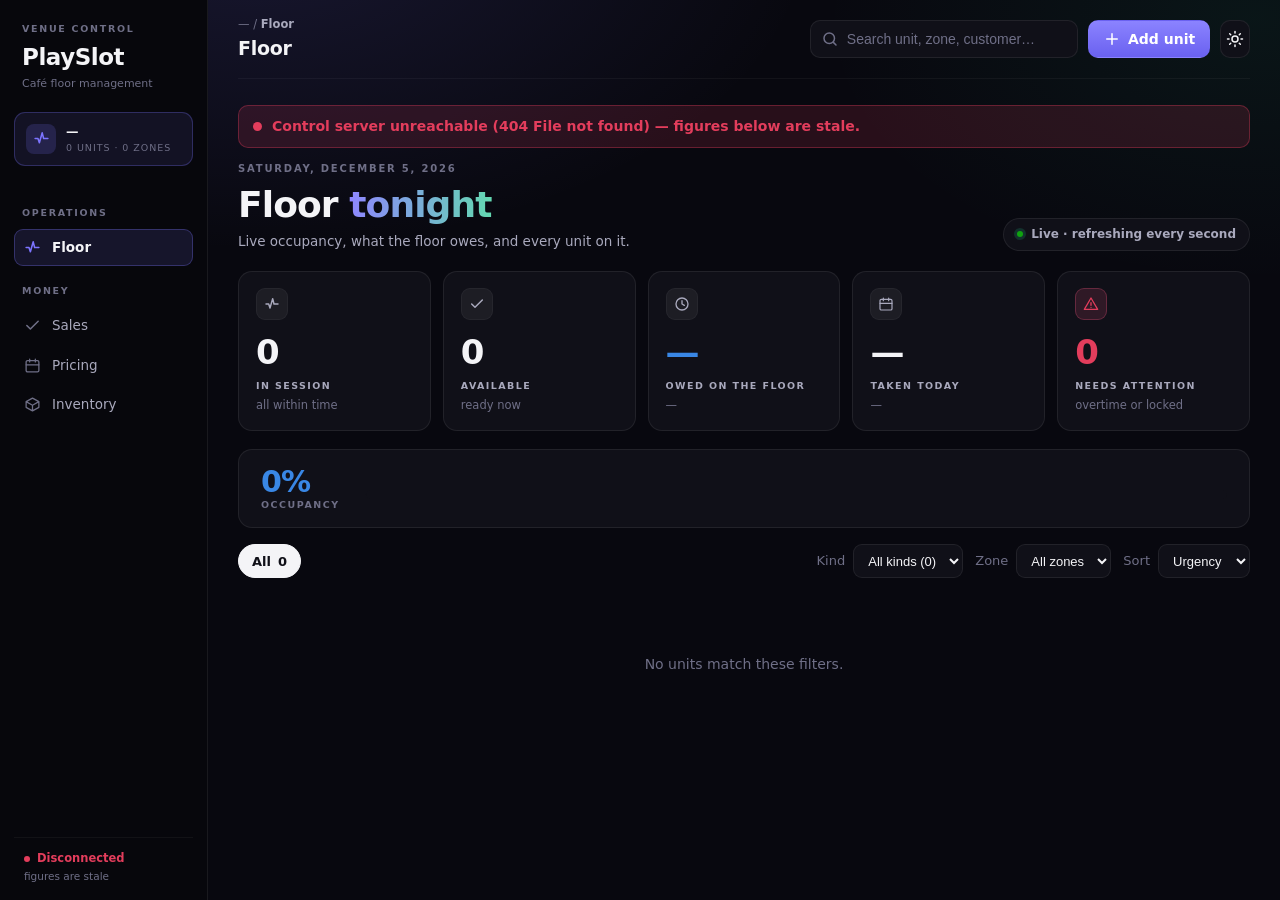
==== commit e05bca26: "Remove the unused compact layout Daylight and Midnight were the only themes on the compact ("dense")" ====
--- a/cafe-control/dashboard/index.html
+++ b/cafe-control/dashboard/index.html
@@ -138,24 +138,6 @@
         </div>
       </section>
 
-      <!-- The dense layout's replacement for the six-tile row: the two figures that
-           actually change during a shift, and the one count a manager acts on. Every
-           other tile below restates something the chip row already says. Hidden in the
-           classic layout; the tiles are hidden in the dense one. -->
-      <section class="topline" aria-label="Floor summary">
-        <div class="topline__figures">
-          <span class="figure">
-            <span class="figure__label">Owed on the floor</span>
-            <b class="figure__value figure__value--live" id="tlLive">—</b>
-          </span>
-          <span class="figure">
-            <span class="figure__label">Taken today</span>
-            <b class="figure__value" id="tlClosed">—</b>
-          </span>
-        </div>
-        <span class="topline__attention" id="tlAttention" hidden></span>
-      </section>
-
       <section class="stats" aria-label="Floor summary">
         <article class="tile tile--hero">
           <span class="tile__icon" aria-hidden="true"><svg width="16" height="16"><use href="#i-active"/></svg></span>
@@ -187,9 +169,8 @@
       </section>
 
       <section class="dist" aria-label="Status distribution">
-        <!-- Suite layout only: the occupancy figure and the money read out either side of
-             the bar, so the strip answers "how full, and what is it worth" on one line.
-             The bar and its legend are the same ones the other layouts use. -->
+        <!-- The occupancy figure and the money read out either side of the bar, so the
+             strip answers "how full, and what is it worth" on one line. -->
         <div class="dist__lead">
           <b id="stripPct">—</b>
           <span>Occupancy</span>
--- a/cafe-control/dashboard/styles.css
+++ b/cafe-control/dashboard/styles.css
@@ -6,17 +6,17 @@
 /* ============================================================================
    Palettes  ·  [data-palette]
    ----------------------------------------------------------------------------
-   Four named themes the venue manager chooses from. A palette sets the ground,
-   the ink, the brand accent and the two colour systems (status + type). What it
-   never changes is what a colour MEANS: the status ramp and the type dots are
-   identical across the three dark themes — validated once — so switching theme
-   never makes a manager relearn "locked". Only the ground and the accent move.
-
-   Daylight is the default and lives on :root; the others override. Tints derive
-   from the base tokens by color-mix, so a palette supplies seven status hues and
-   five type hues and nothing else has to be kept in sync. Each dark palette's
-   status ramp was checked against its own surface with the dataviz validator —
-   the shared ramp clears CVD, normal-vision and contrast on all three grounds.
+   Two named themes the venue manager chooses from, both dark. A palette sets the
+   ground, the ink, the brand accent and the two colour systems (status + type).
+   What it never changes is what a colour MEANS: the status ramp and the type dots
+   are identical in both — validated once — so switching theme never makes a
+   manager relearn "locked". Only the ground and the accent move.
+
+   Indigo is the default and lives on :root; Slate overrides. Tints derive from
+   the base tokens by color-mix, so a palette supplies seven status hues and five
+   type hues and nothing else has to be kept in sync. The shared status ramp was
+   checked against each palette's own surface with the dataviz validator, and
+   clears CVD, normal-vision and contrast on both grounds.
    ============================================================================ */
 :root {
   --radius: 14px;
@@ -37,42 +37,10 @@
   --offline-t:        color-mix(in srgb, var(--offline) 14%, transparent);
 }
 
-/* --- Daylight (default): bright, cool. For a well-lit counter. ---
+/* --- Indigo (default): deep navy, violet accent, a soft glow. The reference look. ---
    On :root as the no-JS default, and on the explicit selector so a swatch or any subtree
-   carrying data-palette="daylight" re-scopes to it just like the dark palettes do. */
-:root, [data-palette="daylight"] {
-  color-scheme: light;
-  --plane: #f4f4f1; --surface: #ffffff; --surface-2: #fafaf8;
-  --ink: #0b0b0b; --ink-2: #52514e; --muted: #898781;
-  --hairline: rgba(11,11,11,.10); --hairline-2: rgba(11,11,11,.06);
-  --accent: #2a78d6; --ring: rgba(42,120,214,.35); --good-text: #006300;
-  --shadow: 0 1px 2px rgba(11,11,11,.05), 0 6px 20px rgba(11,11,11,.06);
-  --shadow-lg: 0 10px 40px rgba(11,11,11,.18);
-  --st-available:#0ca30c; --st-scheduled:#a21caf; --st-active:#2a78d6;
-  --st-warning:#c98500; --st-overtime:#d95926; --st-locked:#a11f2c; --st-maintenance:#64748b;
-  --available:#0ca30c; --in-use:#2a78d6; --maintenance:#fab219; --offline:#d03b3b;
-  --ut-pc:#4f7cff; --ut-ps5:#c94070; --ut-sim:#00a99d; --ut-pool:#8b4fd6; --ut-snooker:#a6740a;
-  --glow-a: transparent; --glow-b: transparent;
-}
-
-/* --- Midnight: warm near-black, blue accent. For a dim gaming cafe. --- */
-[data-palette="midnight"] {
-  color-scheme: dark;
-  --plane:#0d0d0d; --surface:#191918; --surface-2:#1f1f1d;
-  --ink:#ffffff; --ink-2:#c3c2b7; --muted:#8f8d86;
-  --hairline:rgba(255,255,255,.12); --hairline-2:rgba(255,255,255,.06);
-  --accent:#3987e5; --ring:rgba(57,135,229,.5); --good-text:#0ca30c;
-  --shadow:0 1px 2px rgba(0,0,0,.4),0 8px 24px rgba(0,0,0,.4);
-  --shadow-lg:0 12px 48px rgba(0,0,0,.6);
-  --st-available:#10a310; --st-scheduled:#d55181; --st-active:#3987e5;
-  --st-warning:#d59400; --st-overtime:#e8703a; --st-locked:#e33d5c; --st-maintenance:#94a3b8;
-  --available:#12b512; --in-use:#3987e5; --maintenance:#fab219; --offline:#e05252;
-  --ut-pc:#5f7dfa; --ut-ps5:#e8618c; --ut-sim:#2ec4b6; --ut-pool:#b57bff; --ut-snooker:#d9a520;
-  --glow-a: transparent; --glow-b: transparent;
-}
-
-/* --- Indigo: deep navy, violet accent, a soft glow. The reference look. --- */
-[data-palette="indigo"] {
+   carrying data-palette="indigo" re-scopes to it just as Slate does. */
+:root, [data-palette="indigo"] {
   color-scheme: dark;
   --plane:#08080f; --surface:#101018; --surface-2:#15151f;
   --ink:#f4f4f7; --ink-2:#a9a9bd; --muted:#6f6f87;
@@ -85,6 +53,7 @@
   --ut-pc:#5f7dfa; --ut-ps5:#e8618c; --ut-sim:#2ec4b6; --ut-pool:#b57bff; --ut-snooker:#d9a520;
   --glow-a: color-mix(in srgb, var(--accent) 14%, transparent);
   --glow-b: color-mix(in srgb, #22c98a 7%, transparent);
+  --cta-top:#8b83ff; --cta-bottom:#6a61f0; --hero-from:#8f86ff; --hero-to:#63d8b0;
 }
 
 /* --- Slate: cool graphite, teal accent. A calmer, instrument-like dark. --- */
@@ -101,14 +70,15 @@
   --ut-pc:#5f7dfa; --ut-ps5:#e8618c; --ut-sim:#2ec4b6; --ut-pool:#b57bff; --ut-snooker:#d9a520;
   --glow-a: color-mix(in srgb, var(--accent) 13%, transparent);
   --glow-b: transparent;
+  --cta-top:#17a597; --cta-bottom:#0b7a70; --hero-from:#3fd6c6; --hero-to:#8ab8ff;
 }
 
 * { box-sizing: border-box; }
 html, body { margin: 0; padding: 0; }
 body {
   font-family: var(--font);
-  /* The glow is a palette token: Indigo and Slate set it, the others leave it
-     transparent, so this one rule is flat ground or an ambient wash by theme. */
+  /* The glow is a palette token, so this one rule gives each theme its own ambient wash:
+     Indigo's violet-and-green, Slate's teal. */
   background:
     radial-gradient(900px 520px at 20% -8%, var(--glow-a), transparent 62%),
     radial-gradient(720px 440px at 98% 2%, var(--glow-b), transparent 60%),
@@ -179,15 +149,9 @@
 .btn[disabled] { opacity: .5; cursor: not-allowed; }
 .btn svg { flex: none; }
 
-/* The theme button shows a sun on the light palette and a moon on the dark ones. It no
-   longer toggles — it opens the palette picker — but the glyph still reflects the ground. */
-.only-dark { display: none; }
-[data-palette="midnight"] .only-dark,
-[data-palette="indigo"] .only-dark,
-[data-palette="slate"] .only-dark { display: inline; }
-[data-palette="midnight"] .only-light,
-[data-palette="indigo"] .only-light,
-[data-palette="slate"] .only-light { display: none; }
+/* The theme button's glyph reflects the ground. Both themes are dark, so it is always
+   the sun; the light-ground glyph stays in the markup, hidden, for a light theme later. */
+.only-light { display: none; }
 
 /* ---------- Stat tiles ---------- */
 .stats {
@@ -283,18 +247,12 @@
   padding: 4px 9px; border-radius: 999px; font-size: 12px; font-weight: 600; white-space: nowrap;
 }
 .badge svg { width: 13px; height: 13px; }
-.badge--available { background: var(--available-t); color: var(--good-text); }
+/* Full-strength text on the tint: on a dark ground the amber and the green read better
+   at full strength than darkened, and both themes are dark. */
+.badge--available { background: var(--available-t); color: var(--available); }
 .badge--in-use { background: var(--in-use-t); color: var(--in-use); }
-.badge--maintenance { background: var(--maintenance-t); color: #8a6100; }
+.badge--maintenance { background: var(--maintenance-t); color: var(--maintenance); }
 .badge--offline { background: var(--offline-t); color: var(--offline); }
-/* On a dark ground the amber maintenance badge and the green available one read better
-   at full strength than as the darkened light-mode text colour. */
-[data-palette="midnight"] .badge--maintenance,
-[data-palette="indigo"] .badge--maintenance,
-[data-palette="slate"] .badge--maintenance { color: var(--maintenance); }
-[data-palette="midnight"] .badge--available,
-[data-palette="indigo"] .badge--available,
-[data-palette="slate"] .badge--available { color: var(--available); }
 
 .session {
   background: var(--surface-2); border: 1px solid var(--hairline-2);
@@ -641,154 +599,14 @@
 @media (prefers-reduced-motion: reduce) { .alert { animation: none; } }
 
 /* ============================================================================
-   Dense layout  ·  [data-layout="dense"]
-   ----------------------------------------------------------------------------
-   A counter tool for someone standing up, glancing between customers — not a
-   product page. Everything below follows from that and from one observation:
-   the floor's state was drawn three times over. It appeared in the six KPI
-   tiles, again in the FLOOR STATUS bar, and again in the filter chips. Two of
-   those said "In session" and disagreed — 6 in the tile (anything occupied)
-   against 1 in the chip (strictly active) — which is what happens to a number
-   nobody reads.
-
-   So: one source of truth per fact, and the space that buys goes to the cards,
-   which are the only thing on screen anyone acts on.
-   ========================================================================== */
-
-/* The classic chrome, gone. The chips keep the state counts; the strip keeps the
-   two figures that actually move during a shift. */
-[data-layout="dense"] .stats,
-[data-layout="dense"] .dist { display: none; }
-
-:root:not([data-layout="dense"]) .topline { display: none; }
-
-[data-layout="dense"] .topline {
-  display: flex; align-items: baseline; justify-content: space-between;
-  gap: 16px; flex-wrap: wrap; margin-bottom: 14px;
-}
-[data-layout="dense"] .topline__figures { display: flex; gap: 26px; flex-wrap: wrap; }
-.figure { display: flex; align-items: baseline; gap: 8px; }
-.figure__label { font-size: 12.5px; color: var(--muted); }
-.figure__value { font-size: 21px; font-weight: 680; font-variant-numeric: tabular-nums; letter-spacing: -.01em; }
-.figure__value--live { color: var(--st-active); }
-
-/* The one count worth promoting, because it is the only one with an action attached.
-   Carries a word as well as a colour, like every other state cue here. */
-.topline__attention {
-  font-size: 13px; font-weight: 650; padding: 4px 11px; border-radius: 999px;
-  color: var(--st-locked); background: var(--st-locked-t);
-  border: 1px solid color-mix(in srgb, var(--st-locked) 30%, transparent);
-}
-
-/* ---- Cards: tighter, and the state readable without reading ---- */
-
-/* 240px against 300px is a fifth more per row: twenty units land in four rows on a
-   counter monitor instead of five, which is the difference between a glance and a
-   scroll. */
-/* 230px, tuned against the rail rather than picked. Dropping it to ~220 does fit five
-   columns instead of four — and fits *fewer* cards on screen, because the narrower cards
-   wrap more, grow taller, and cost a whole row. Measured: 4x290px gives 8 cards above the
-   fold, 5x232px gives 5. */
-[data-layout="dense"] .grid {
-  gap: 10px;
-  grid-template-columns: repeat(auto-fill, minmax(230px, 1fr));
-}
-
-/* Flat by default. Uniform elevation on every surface is uniform emphasis, which is
-   none — a locked unit and an idle one carried the same shadow. Elevation is kept for
-   things that genuinely float: modals and toasts. */
-[data-layout="dense"] .card {
-  box-shadow: none;
-  padding: 12px 13px 12px 15px;
-  border-left-width: 5px;
-  border-radius: 11px;
-}
-
-[data-layout="dense"] .card__head { margin-bottom: 7px; }
-[data-layout="dense"] .card__title { font-size: 14.5px; }
-[data-layout="dense"] .card__sub { font-size: 11.5px; }
-
-/* The countdown is what the manager is actually reading, so it is the biggest thing
-   on the card and wears the state colour. */
-[data-layout="dense"] .countdown { font-size: 26px; }
-[data-layout="dense"] .card__total { font-size: 15px; }
-[data-layout="dense"] .card__actions { gap: 5px; margin-top: 9px; }
-[data-layout="dense"] .card__actions .btn { font-size: 12px; padding: 5px 8px; }
-
-/* Urgent units get a tinted ground as well as the ring — the cue survives being seen
-   from across a room and out of the corner of an eye, which a 1px border does not.
-   Colour is never alone: the badge still carries an icon and a written state. */
-[data-layout="dense"] .card--urgent {
-  background: linear-gradient(180deg, var(--st-t), var(--surface) 70%);
-  box-shadow: 0 0 0 1px var(--st);
-}
-
-/* Idle units recede. There is nothing to do about them, and every one that shouts is
-   one more thing between the manager and the unit that does need them. */
-[data-layout="dense"] .card.u-available,
-[data-layout="dense"] .card.u-maintenance { background: var(--surface-2); }
-[data-layout="dense"] .card.u-maintenance { opacity: .72; }
-
-/* ---- The card head, at 254px ----
-   The title must not wrap. "Snooker 1" breaking into "Snooker" / "1" costs a line on
-   every card in the row, because a grid row is as tall as its tallest member — so one
-   wrapped title pushes four other cards taller. It truncates instead, and the badges
-   shrink to buy it the room. */
-[data-layout="dense"] .card__head { flex-wrap: wrap; }
-[data-layout="dense"] .card__title {
-  white-space: nowrap; overflow: hidden; text-overflow: ellipsis;
-}
-
-/* Enough room for a real unit name before the title will give ground. A card carrying
-   two badges — "Manual" plus a state — has no room for both and a name on one line, so
-   the badges take the next line and the name stays whole. Truncating to "Snook…" while
-   the badges wrapped anyway was the worst of both. */
-[data-layout="dense"] .card__head > div:first-child { min-width: 9ch; flex: 1 1 auto; }
-[data-layout="dense"] .badge { padding: 2px 7px; font-size: 11px; gap: 4px; }
-[data-layout="dense"] .badge svg { width: 11px; height: 11px; }
-
-/* ---- The countdown row ----
-   Side-by-side columns each got half of 254px, which is not enough for
-   "over by · nothing will lock it" — it wrapped to two lines and took the row with it.
-   The two numbers share a line; the sentence explaining them gets the full width. */
-[data-layout="dense"] .card__meta {
-  display: flex; align-items: baseline; gap: 10px; flex-wrap: wrap;
-}
-
-/* The two blocks stop being columns and their contents become siblings, so the numbers
-   can share a line and the sentence can have the width to itself. */
-[data-layout="dense"] .card__meta > div { display: contents; }
-[data-layout="dense"] .card__meta .countdown { order: 1; }
-[data-layout="dense"] .card__meta .card__total { order: 2; margin-left: auto; }
-[data-layout="dense"] .card__meta > div:first-child .card__sub { order: 3; flex-basis: 100%; }
-
-/* "running total" goes. A rupee figure beside a countdown, on a card with an End & bill
-   button, is not ambiguous — and the label cost a whole line on every occupied card. */
-[data-layout="dense"] .card__meta > div:last-child .card__sub { display: none; }
-
-/* ---- Alerts ----
-   Left was worse than right: it put them over the first column instead of the last, and
-   the first column is where the urgency sort puts the units that need attention. Back to
-   the right, narrower, and capped at three — beyond that they stop being read anyway.
-
-   Not solved, only reduced: a fixed stack over a full-width grid covers *something*. A
-   real fix is a right rail, which costs 320px of permanent width for something that is
-   empty most of the evening. Worth revisiting if the alerts get busier. */
-[data-layout="dense"] .alerts { max-width: 290px; gap: 6px; }
-[data-layout="dense"] .alerts .alert { font-size: 12.5px; padding: 8px 11px; }
-[data-layout="dense"] .alerts > *:nth-last-child(n+4) { display: none; }
-
-/* ============================================================================
    Suite layout  ·  [data-layout="suite"]
    ----------------------------------------------------------------------------
-   A presentation surface rather than a counter one: the venue seen from the
-   office, not the floor seen mid-service. Dark navy ground, a left rail carrying
-   identity and navigation, a titled hero, and a strip that answers "how full,
-   and what is it worth" before any card appears.
-
-   The palette is its own — this layout does not inherit the light/dark theme,
-   because half its effect is the specific dark it sits on. The status hues stay
-   the measured ones; only the surfaces beneath them change.
+   The dashboard's one layout: a dark ground, a left rail carrying identity and
+   navigation, a titled hero, and a strip that answers "how full, and what is it
+   worth" before any card appears.
+
+   Both themes are dark because half the layout's effect is the dark it sits on.
+   The status hues stay the measured ones; only the surfaces beneath them change.
 
    Deliberately absent: the delta pills ("▲ 21.4%") that this style usually
    carries. The server has no period-over-period figures to put in them, and the
@@ -802,10 +620,9 @@
    its ambient glow is the palette's --glow-* tokens applied to body above. */
 
 /* ---- The rail ----
-   The shell for every layout, not just the suite one. Navigation belongs somewhere
-   persistent and out of the way of the work; the topbar tabs it replaces were fighting
-   the search field and the actions for the same row. Colour comes from theme tokens so
-   it holds in light and dark — the suite layout restyles it further, it does not own it.
+   The app's shell. Navigation belongs somewhere persistent and out of the way of the
+   work; the topbar tabs it replaces were fighting the search field and the actions for
+   the same row. Colour comes from theme tokens, so it follows whichever palette is on.
 
    It costs width rather than height: 232px, against a content column that was capped at
    1360px and centred anyway. On a wide counter monitor that is close to free; below
@@ -888,7 +705,6 @@
    three views. */
 .brand, .tabs { display: none; }
 .crumb { display: block; }
-[data-layout="suite"] .topline,
 [data-layout="suite"] .foot { display: none; }
 [data-layout="suite"] .topbar {
   background: transparent; backdrop-filter: none;
@@ -897,8 +713,10 @@
 [data-layout="suite"] .topbar__tools { margin-left: 0; width: 100%; }
 [data-layout="suite"] .search { flex: 1; background: var(--surface); }
 [data-layout="suite"] .btn { background: var(--surface); }
+/* From the palette, not literals: hard-coded here it was Indigo's violet on every theme,
+   so Slate wore a violet button on a teal page. */
 [data-layout="suite"] .btn--primary {
-  background: linear-gradient(180deg, #8b83ff, #6a61f0); border-color: transparent;
+  background: linear-gradient(180deg, var(--cta-top), var(--cta-bottom)); border-color: transparent;
 }
 
 /* ---- Hero ---- */
@@ -916,7 +734,7 @@
    the first is just the noun. */
 .hero__title { font-size: 36px; font-weight: 560; letter-spacing: -.025em; line-height: 1.1; }
 .hero__title span {
-  background: linear-gradient(92deg, #8f86ff, #63d8b0);
+  background: linear-gradient(92deg, var(--hero-from), var(--hero-to));
   -webkit-background-clip: text; background-clip: text; color: transparent;
 }
 .hero__sub { font-size: 13.5px; color: var(--ink-2); margin-top: 7px; }
@@ -1058,8 +876,13 @@
 [data-layout="suite"] .topbar__tools { margin-left: auto; width: auto; }
 [data-layout="suite"] .search { flex: 0 1 340px; }
 
-/* Same treatment as the dense layout: narrower, and capped at three. Five stacked
-   alerts covered a third of the floor. Still an overlay — see the note there. */
+/* Alerts: narrower, and capped at three — five stacked covered a third of the floor,
+   and beyond three they stop being read anyway. Kept on the right, because the urgency
+   sort puts the units that need attention in the first column.
+
+   Not solved, only reduced: a fixed stack over a full-width grid covers *something*. A
+   real fix is a right rail, which costs permanent width for something that is empty
+   most of the evening. Worth revisiting if the alerts get busier. */
 [data-layout="suite"] .alerts { max-width: 300px; gap: 6px; }
 [data-layout="suite"] .alerts .alert { font-size: 12.5px; padding: 8px 11px; }
 [data-layout="suite"] .alerts > *:nth-last-child(n+4) { display: none; }
